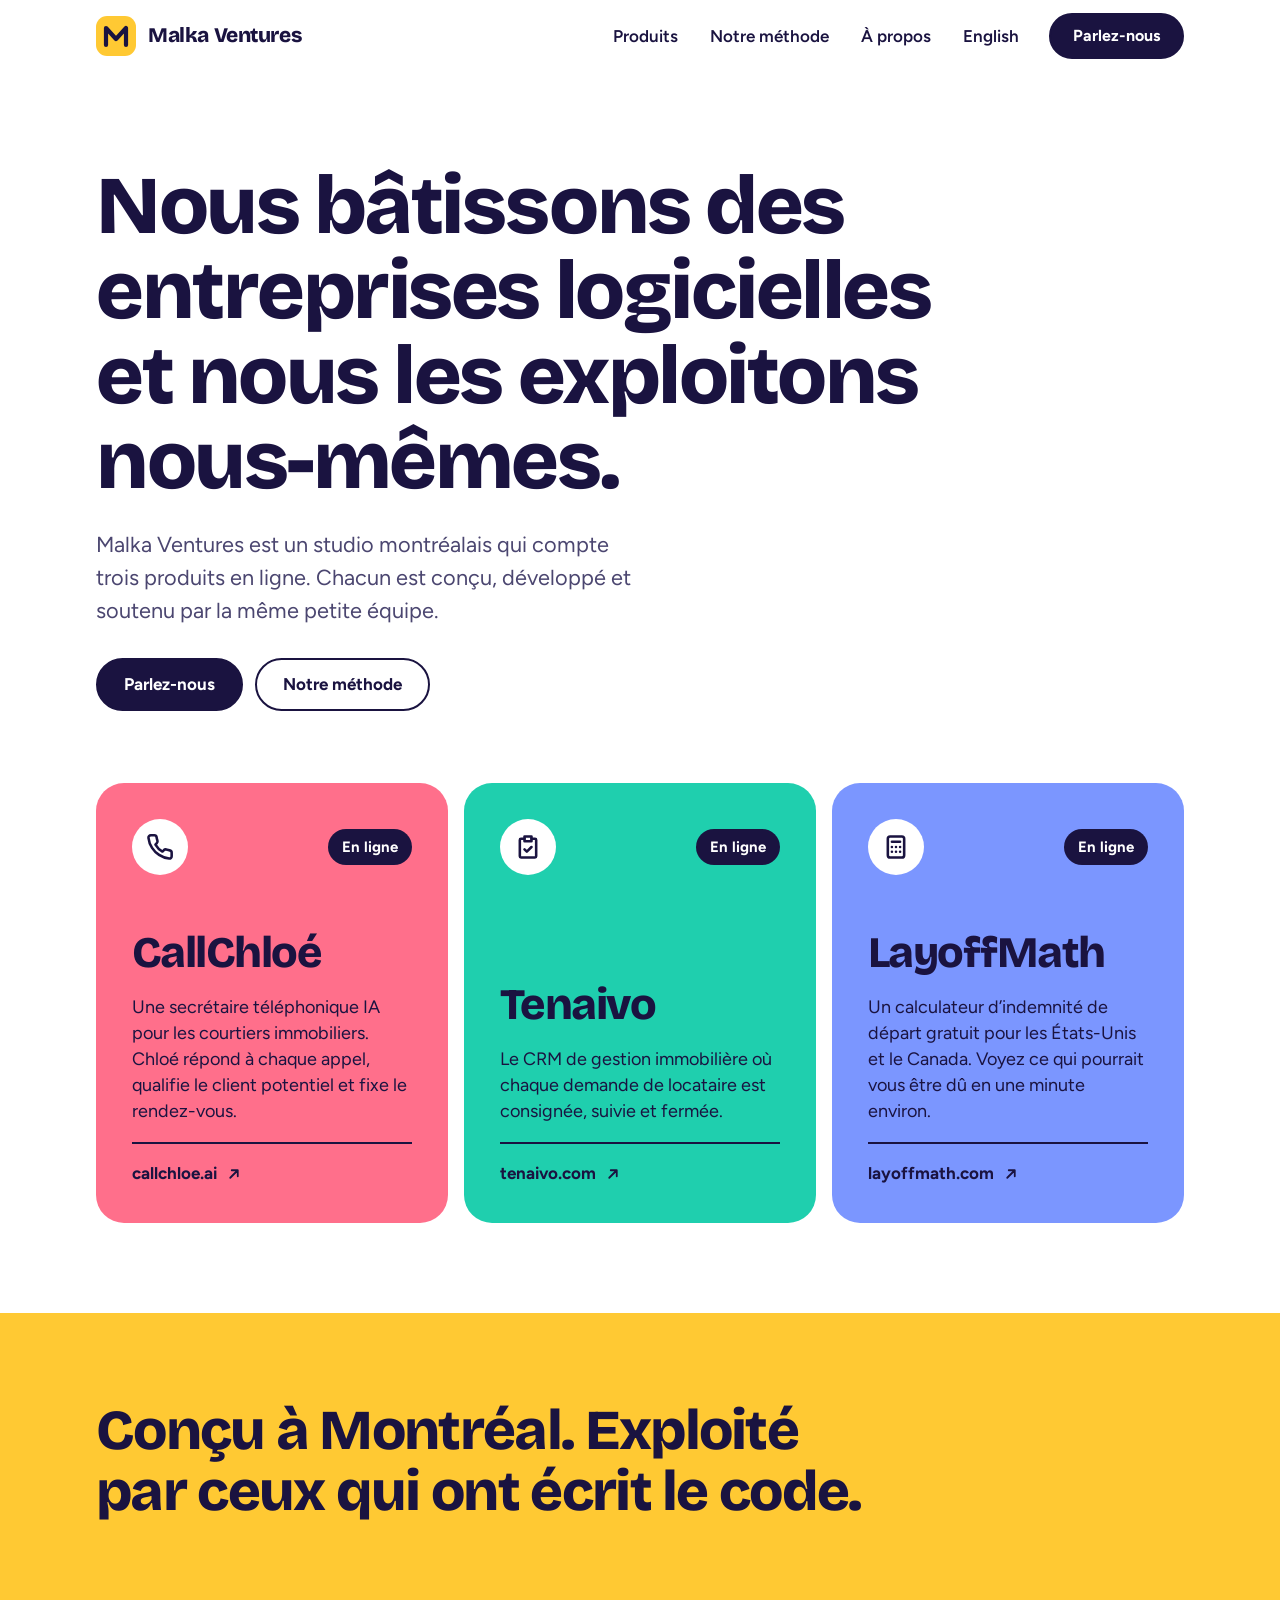
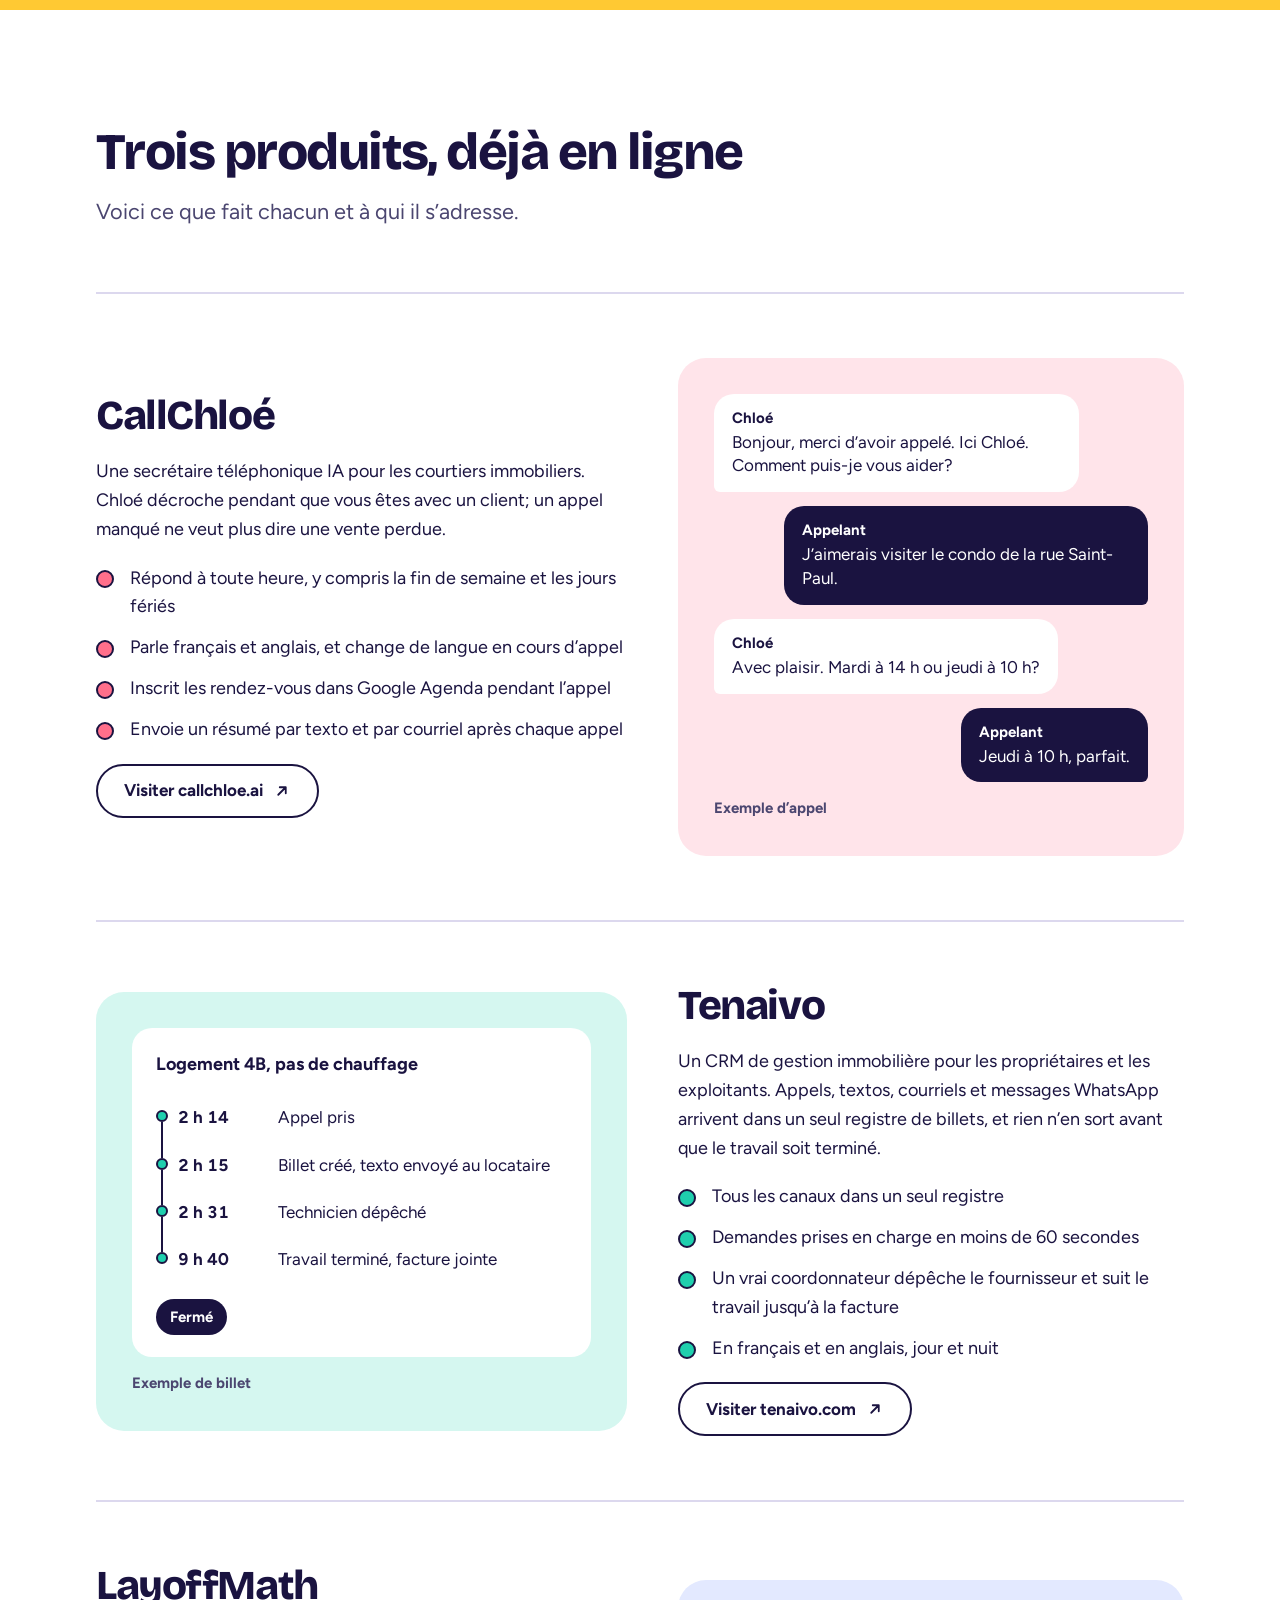
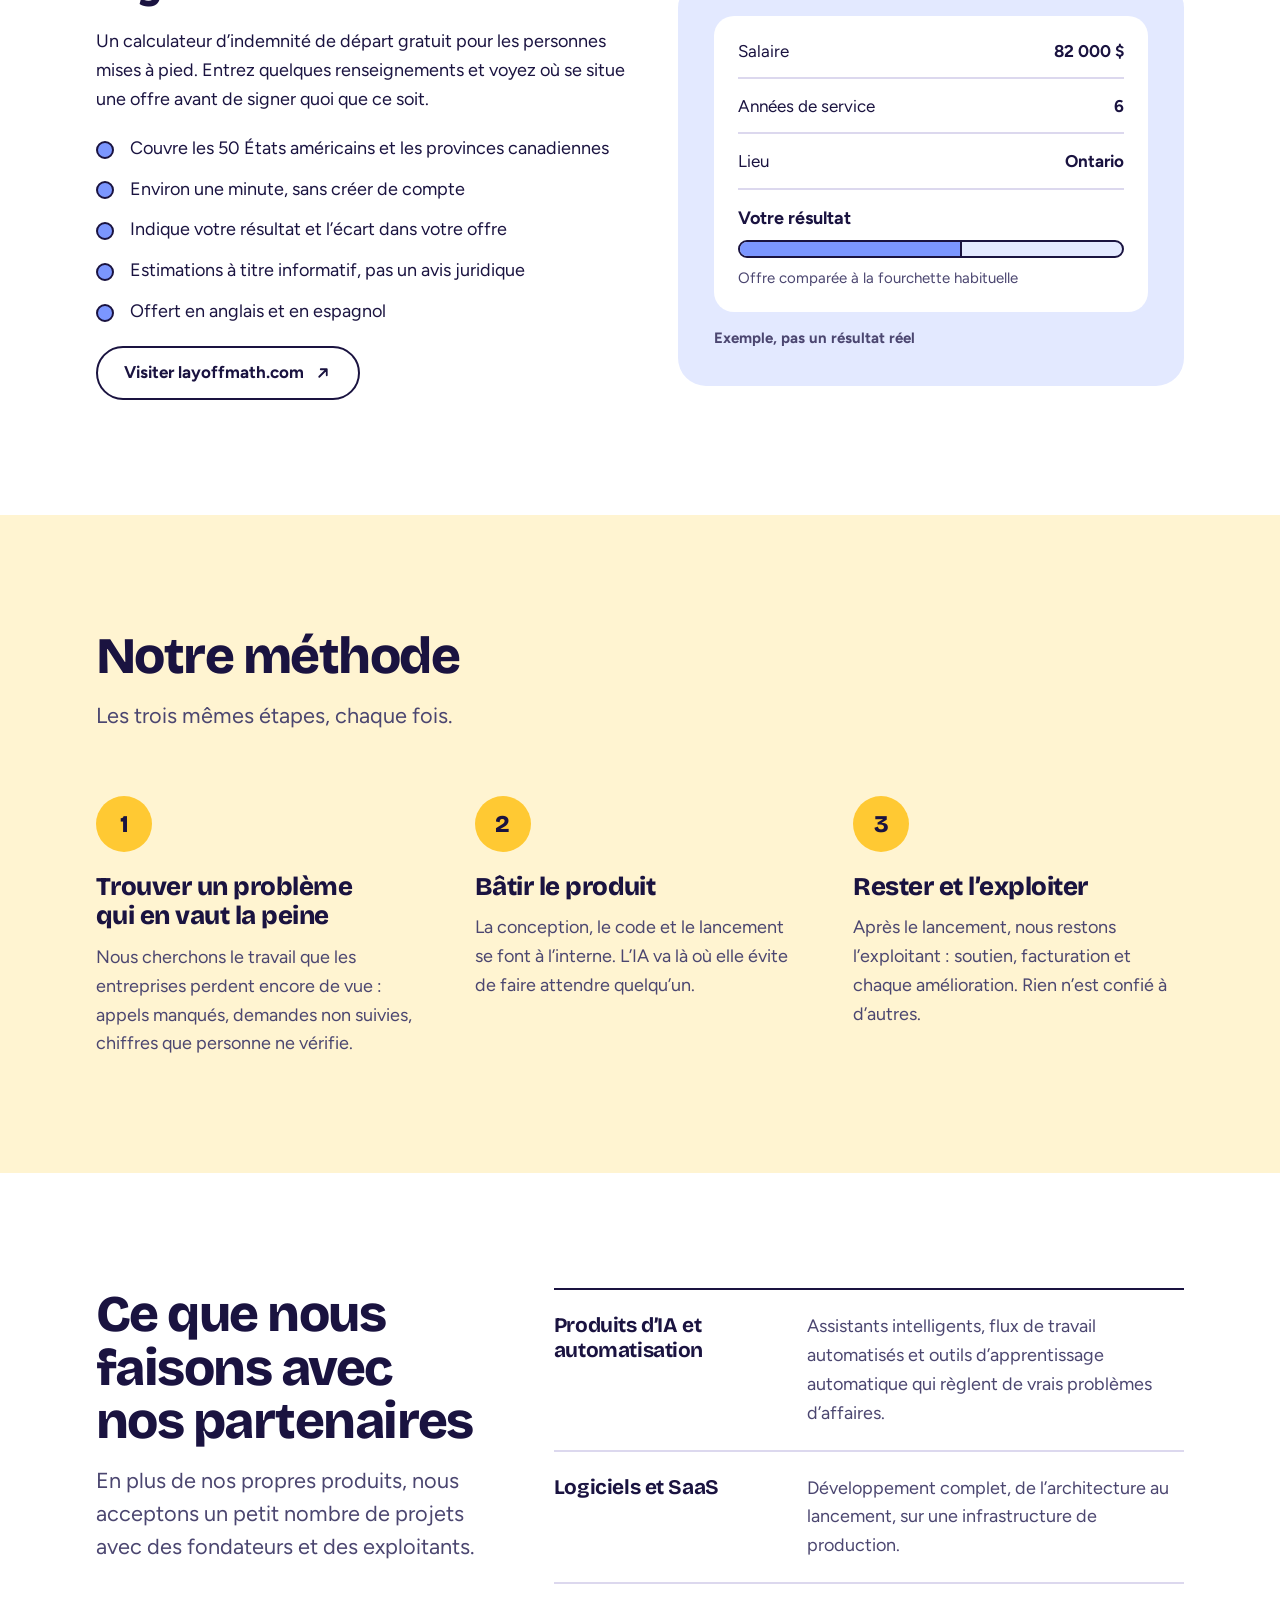
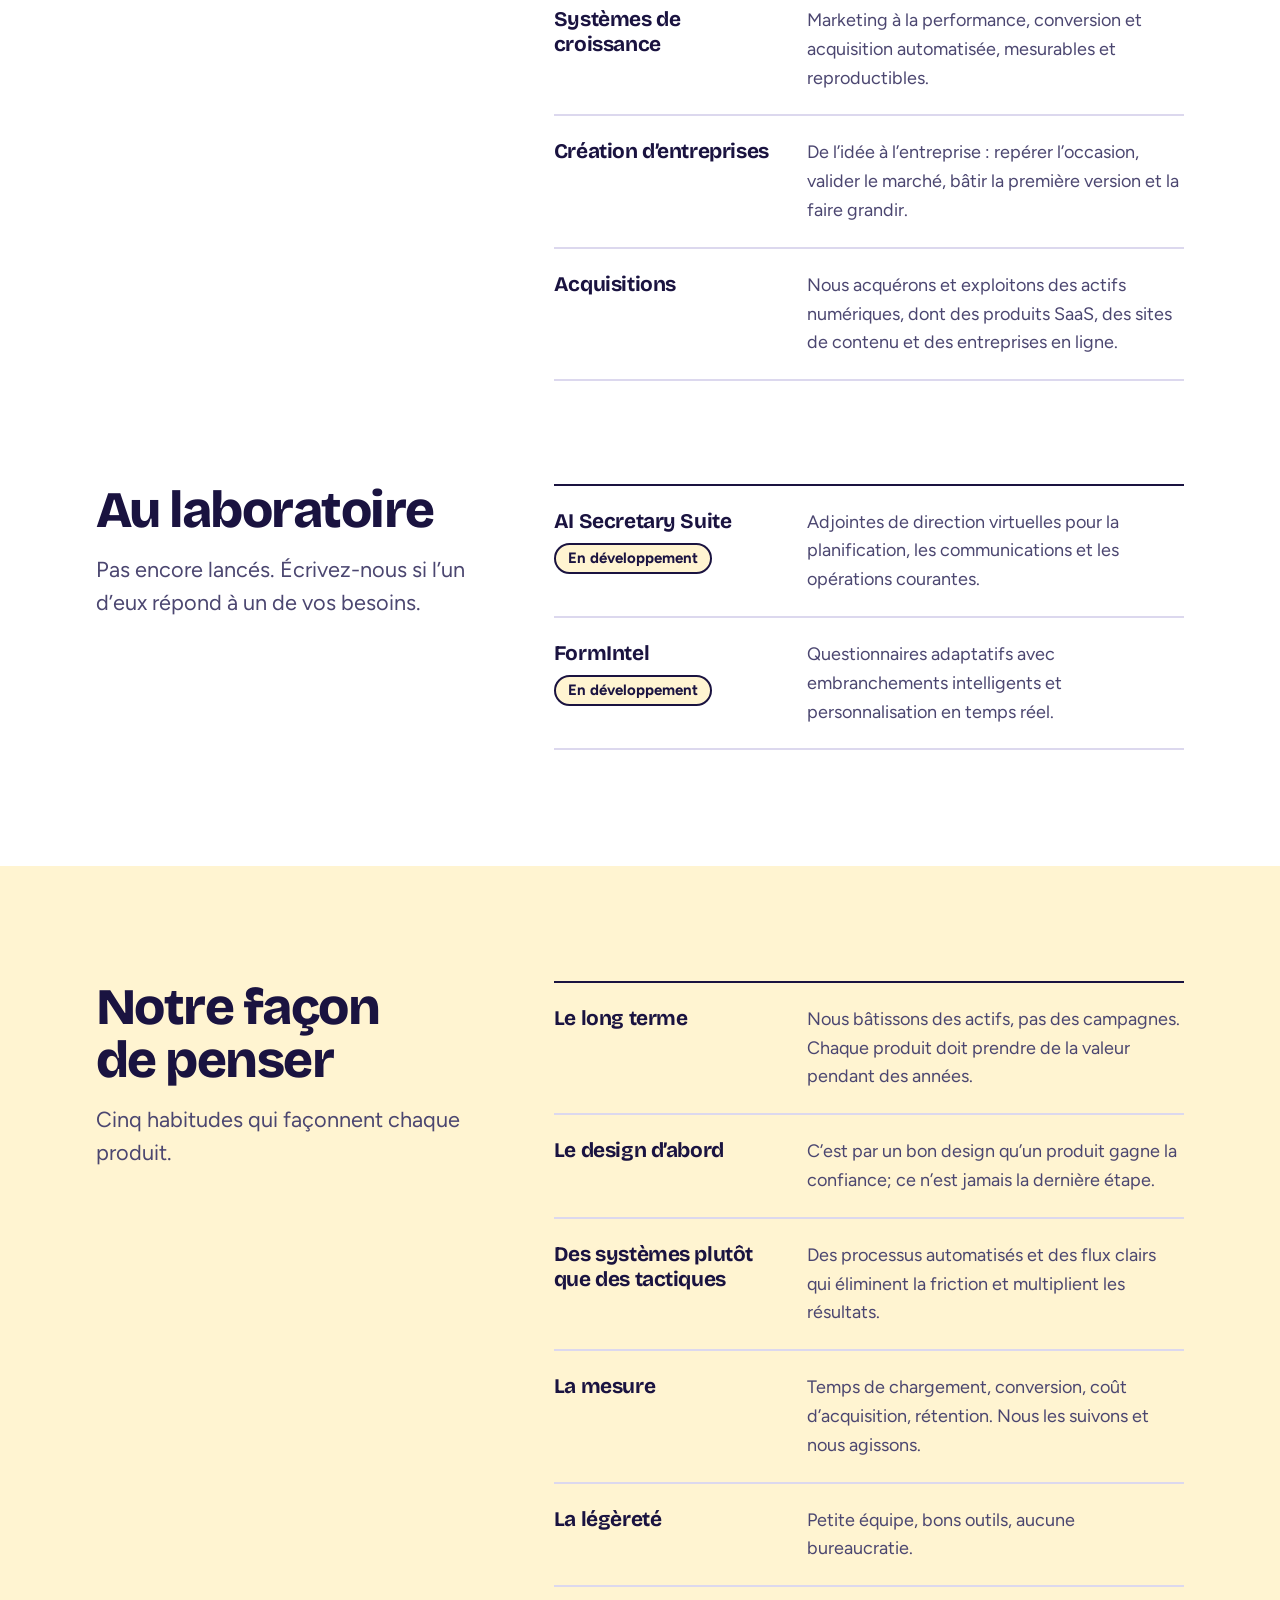
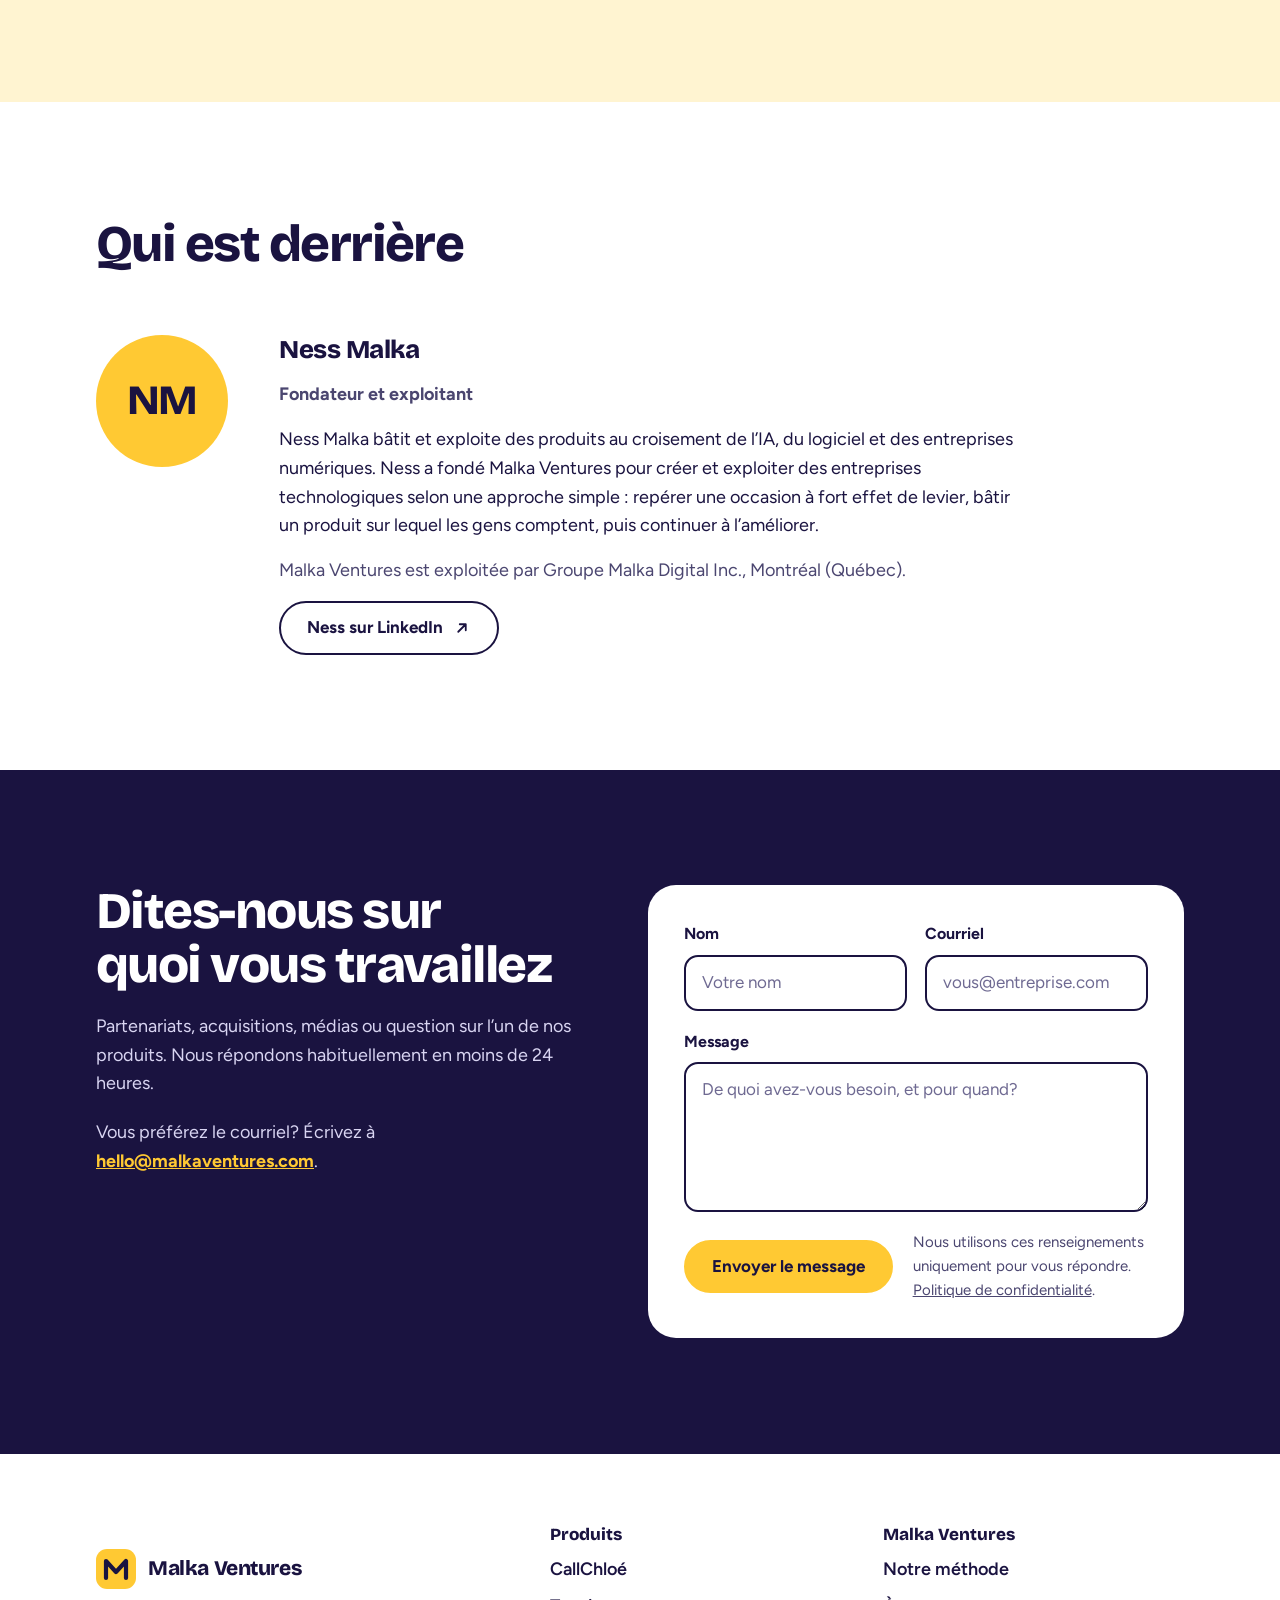
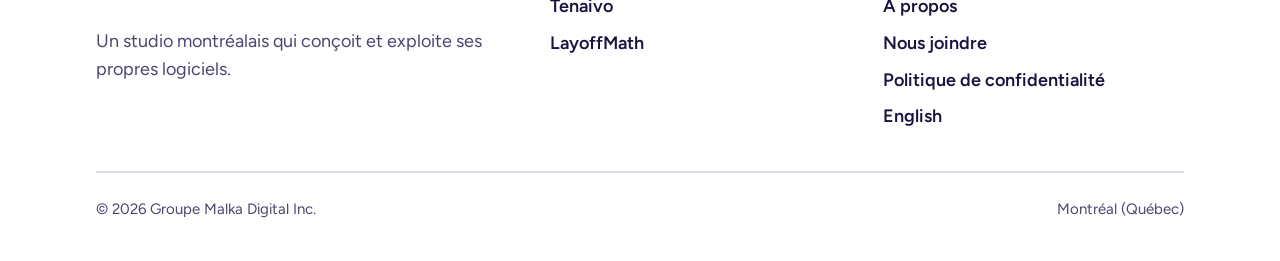
==== fr/index.html @ 6b5beaa6 "Rebuild site: colour, working contact form, Tenaivo and LayoffMath, French Fixes the issues from the" ====
<!DOCTYPE html>
<html lang="fr-CA">
<head>
<meta charset="UTF-8">
<meta name="viewport" content="width=device-width, initial-scale=1">
<title>Malka Ventures | Studio logiciel à Montréal</title>
<meta name="description" content="Malka Ventures conçoit et exploite ses propres logiciels à Montréal : CallChloé, Tenaivo et LayoffMath.">
<meta name="author" content="Ness Malka">
<meta name="robots" content="index, follow">
<link rel="canonical" href="https://malkaventures.com/fr">
<link rel="alternate" hreflang="en-CA" href="https://malkaventures.com/">
<link rel="alternate" hreflang="fr-CA" href="https://malkaventures.com/fr">
<link rel="alternate" hreflang="x-default" href="https://malkaventures.com/">
<meta property="og:type" content="website">
<meta property="og:site_name" content="Malka Ventures">
<meta property="og:title" content="Malka Ventures | Studio logiciel à Montréal">
<meta property="og:description" content="Un studio montréalais qui bâtit des entreprises logicielles et les exploite lui-même. La maison de CallChloé, Tenaivo et LayoffMath.">
<meta property="og:url" content="https://malkaventures.com/fr">
<meta property="og:image" content="https://malkaventures.com/og-image.png">
<meta property="og:image:width" content="1200">
<meta property="og:image:height" content="630">
<meta property="og:image:alt" content="Nous bâtissons des entreprises logicielles et nous les exploitons nous-mêmes.">
<meta property="og:locale" content="fr_CA">
<meta property="og:locale:alternate" content="en_CA">
<meta name="twitter:card" content="summary_large_image">
<meta name="twitter:title" content="Malka Ventures | Studio logiciel à Montréal">
<meta name="twitter:description" content="Un studio montréalais qui bâtit des entreprises logicielles et les exploite lui-même. La maison de CallChloé, Tenaivo et LayoffMath.">
<meta name="twitter:image" content="https://malkaventures.com/og-image.png">
<meta name="theme-color" content="#ffc933">
<link rel="icon" type="image/svg+xml" href="/favicon.svg">
<link rel="icon" type="image/png" sizes="32x32" href="/favicon-32x32.png">
<link rel="icon" type="image/png" sizes="16x16" href="/favicon-16x16.png">
<link rel="apple-touch-icon" sizes="180x180" href="/apple-touch-icon.png">
<link rel="manifest" href="/site.webmanifest">
<link rel="preload" as="font" type="font/woff2" href="/assets/fonts/bricolage-grotesque-latin-wght-normal.woff2" crossorigin>
<link rel="preload" as="font" type="font/woff2" href="/assets/fonts/figtree-latin-wght-normal.woff2" crossorigin>
<link rel="stylesheet" href="/assets/styles.css">
<noscript><link rel="stylesheet" href="/assets/nojs.css"></noscript>
<script defer src="/assets/site.js"></script>
<script defer src="/_vercel/insights/script.js"></script>
<script type="application/ld+json">
{
  "@context": "https://schema.org",
  "@type": "Organization",
  "name": "Malka Ventures",
  "legalName": "Groupe Malka Digital Inc.",
  "url": "https://malkaventures.com",
  "logo": "https://malkaventures.com/logo.png",
  "description": "Malka Ventures conçoit et exploite ses propres logiciels à Montréal : CallChloé, Tenaivo et LayoffMath.",
  "email": "hello@malkaventures.com",
  "address": {
    "@type": "PostalAddress",
    "addressLocality": "Montréal",
    "addressRegion": "QC",
    "addressCountry": "CA"
  },
  "founder": {
    "@type": "Person",
    "name": "Ness Malka",
    "jobTitle": "Fondateur et exploitant",
    "sameAs": [
      "https://www.linkedin.com/in/nessim-malka-2589b8323/"
    ]
  },
  "sameAs": [
    "https://www.linkedin.com/in/nessim-malka-2589b8323/",
    "https://callchloe.ai",
    "https://tenaivo.com",
    "https://layoffmath.com"
  ],
  "contactPoint": {
    "@type": "ContactPoint",
    "contactType": "business inquiries",
    "email": "hello@malkaventures.com",
    "url": "https://malkaventures.com/fr#contact",
    "availableLanguage": [
      "en",
      "fr"
    ]
  }
}
</script>
<script type="application/ld+json">
{
  "@context": "https://schema.org",
  "@type": "WebSite",
  "name": "Malka Ventures",
  "url": "https://malkaventures.com",
  "inLanguage": "fr-CA",
  "description": "Malka Ventures conçoit et exploite ses propres logiciels à Montréal : CallChloé, Tenaivo et LayoffMath."
}
</script>
<script type="application/ld+json">
{
  "@context": "https://schema.org",
  "@type": "ItemList",
  "name": "Trois produits, déjà en ligne",
  "itemListElement": [
    {
      "@type": "ListItem",
      "position": 1,
      "item": {
        "@type": "SoftwareApplication",
        "name": "CallChloé",
        "url": "https://callchloe.ai",
        "applicationCategory": "BusinessApplication",
        "operatingSystem": "Web",
        "description": "Une secrétaire téléphonique IA pour les courtiers immobiliers. Chloé répond à chaque appel, qualifie le client potentiel et fixe le rendez-vous."
      }
    },
    {
      "@type": "ListItem",
      "position": 2,
      "item": {
        "@type": "SoftwareApplication",
        "name": "Tenaivo",
        "url": "https://tenaivo.com",
        "applicationCategory": "BusinessApplication",
        "operatingSystem": "Web",
        "description": "Le CRM de gestion immobilière où chaque demande de locataire est consignée, suivie et fermée."
      }
    },
    {
      "@type": "ListItem",
      "position": 3,
      "item": {
        "@type": "WebApplication",
        "name": "LayoffMath",
        "url": "https://layoffmath.com",
        "applicationCategory": "FinanceApplication",
        "operatingSystem": "Web",
        "description": "Un calculateur d'indemnité de départ gratuit pour les États-Unis et le Canada. Voyez ce qui pourrait vous être dû en une minute environ."
      }
    }
  ]
}
</script>
</head>
<body>
<a href="#main" class="skip-link">Aller au contenu principal</a>

<header class="site-header">
  <div class="wrap header-row">
    <a class="brand" href="/fr" aria-label="Malka Ventures, accueil"><svg class="brand-mark" viewBox="0 0 40 40" aria-hidden="true" focusable="false"><rect width="40" height="40" rx="11" fill="#ffc933"/><path d="M10 29V12l10 11 10-11v17" fill="none" stroke="#1a1340" stroke-width="4.2" stroke-linecap="round" stroke-linejoin="round"/></svg><span>Malka Ventures</span></a>
    <button class="menu-toggle" type="button" aria-expanded="false" aria-controls="site-menu"><svg class="icon-open" viewBox="0 0 24 24" aria-hidden="true" focusable="false" fill="none" stroke="currentColor" stroke-width="2.6" stroke-linecap="round"><path d="M4 7h16M4 12h16M4 17h16"/></svg><svg class="icon-close" viewBox="0 0 24 24" aria-hidden="true" focusable="false" fill="none" stroke="currentColor" stroke-width="2.6" stroke-linecap="round"><path d="M6 6l12 12M18 6 6 18"/></svg><span>Menu</span></button>
    <nav class="site-nav" id="site-menu" aria-label="Principale">
      <ul>
        <li><a href="#ventures">Produits</a></li>
        <li><a href="#process">Notre méthode</a></li>
        <li><a href="#about">À propos</a></li>
        <li><a href="/" lang="en" hreflang="en-CA">English</a></li>
      </ul>
      <a class="btn btn-ink" href="#contact">Parlez-nous</a>
    </nav>
  </div>
</header>

<main id="main">

<section class="hero" aria-labelledby="hero-h">
  <div class="wrap">
    <div class="hero-head">
      <h1 id="hero-h">Nous bâtissons des entreprises logicielles et nous les exploitons nous-mêmes.</h1>
      <p class="lede">Malka Ventures est un studio montréalais qui compte trois produits en ligne. Chacun est conçu, développé et soutenu par la même petite équipe.</p>
      <div class="hero-actions">
        <a class="btn btn-ink" href="#contact">Parlez-nous</a>
        <a class="btn btn-line" href="#process">Notre méthode</a>
      </div>
    </div>

    <div class="doors">
      <a class="door door-chloe" href="https://callchloe.ai" target="_blank" rel="noopener">
        <span class="door-top"><span class="door-icon"><svg viewBox="0 0 24 24" aria-hidden="true" focusable="false"><path d="M22 16.9v3a2 2 0 0 1-2.2 2 19.8 19.8 0 0 1-8.6-3.1 19.5 19.5 0 0 1-6-6A19.8 19.8 0 0 1 2.1 4.2 2 2 0 0 1 4.1 2h3a2 2 0 0 1 2 1.7c.1 1 .4 1.9.7 2.8a2 2 0 0 1-.5 2.1L8.1 9.9a16 16 0 0 0 6 6l1.3-1.3a2 2 0 0 1 2.1-.4c.9.3 1.8.6 2.8.7a2 2 0 0 1 1.7 2z"/></svg></span><span class="status">En ligne</span></span>
        <span class="door-name">CallChloé</span>
        <span class="door-what">Une secrétaire téléphonique IA pour les courtiers immobiliers. Chloé répond à chaque appel, qualifie le client potentiel et fixe le rendez-vous.</span>
        <span class="door-link">callchloe.ai <svg viewBox="0 0 24 24" aria-hidden="true" focusable="false" fill="none" stroke="currentColor" stroke-width="2.4" stroke-linecap="round" stroke-linejoin="round"><path d="M7 17 17 7M9 7h8v8"/></svg><span class="sr-only"> (s'ouvre dans un nouvel onglet)</span></span>
      </a>
      <a class="door door-tena" href="https://tenaivo.com" target="_blank" rel="noopener">
        <span class="door-top"><span class="door-icon"><svg viewBox="0 0 24 24" aria-hidden="true" focusable="false"><path d="M9 3h6v4H9z"/><path d="M9 5H6a1 1 0 0 0-1 1v14a1 1 0 0 0 1 1h12a1 1 0 0 0 1-1V6a1 1 0 0 0-1-1h-3"/><path d="m9 14 2 2 4-4"/></svg></span><span class="status">En ligne</span></span>
        <span class="door-name">Tenaivo</span>
        <span class="door-what">Le CRM de gestion immobilière où chaque demande de locataire est consignée, suivie et fermée.</span>
        <span class="door-link">tenaivo.com <svg viewBox="0 0 24 24" aria-hidden="true" focusable="false" fill="none" stroke="currentColor" stroke-width="2.4" stroke-linecap="round" stroke-linejoin="round"><path d="M7 17 17 7M9 7h8v8"/></svg><span class="sr-only"> (s'ouvre dans un nouvel onglet)</span></span>
      </a>
      <a class="door door-layoff" href="https://layoffmath.com" target="_blank" rel="noopener">
        <span class="door-top"><span class="door-icon"><svg viewBox="0 0 24 24" aria-hidden="true" focusable="false"><rect x="5" y="3" width="14" height="18" rx="2"/><path d="M8.5 7.5h7M8.5 12h.01M12 12h.01M15.5 12h.01M8.5 16h.01M12 16h.01M15.5 16h.01"/></svg></span><span class="status">En ligne</span></span>
        <span class="door-name">LayoffMath</span>
        <span class="door-what">Un calculateur d’indemnité de départ gratuit pour les États-Unis et le Canada. Voyez ce qui pourrait vous être dû en une minute environ.</span>
        <span class="door-link">layoffmath.com <svg viewBox="0 0 24 24" aria-hidden="true" focusable="false" fill="none" stroke="currentColor" stroke-width="2.4" stroke-linecap="round" stroke-linejoin="round"><path d="M7 17 17 7M9 7h8v8"/></svg><span class="sr-only"> (s'ouvre dans un nouvel onglet)</span></span>
      </a>
    </div>
  </div>
</section>

<section class="band" aria-label="Malka Ventures">
  <div class="wrap"><p>Conçu à Montréal. Exploité par ceux qui ont écrit le code.</p></div>
</section>

<section class="section" id="ventures" aria-labelledby="ventures-h">
  <div class="wrap">
    <div class="section-head">
      <h2 id="ventures-h">Trois produits, déjà en ligne</h2>
      <p class="lede">Voici ce que fait chacun et à qui il s’adresse.</p>
    </div>

    <article class="product product-chloe" id="chloe">
      <div class="product-copy">
        <h3>CallChloé</h3>
        <p>Une secrétaire téléphonique IA pour les courtiers immobiliers. Chloé décroche pendant que vous êtes avec un client; un appel manqué ne veut plus dire une vente perdue.</p>
        <ul class="facts">
          <li>Répond à toute heure, y compris la fin de semaine et les jours fériés</li>
          <li>Parle français et anglais, et change de langue en cours d’appel</li>
          <li>Inscrit les rendez-vous dans Google Agenda pendant l’appel</li>
          <li>Envoie un résumé par texto et par courriel après chaque appel</li>
        </ul>
        <a class="btn btn-line" href="https://callchloe.ai" target="_blank" rel="noopener">Visiter callchloe.ai <svg viewBox="0 0 24 24" aria-hidden="true" focusable="false" fill="none" stroke="currentColor" stroke-width="2.4" stroke-linecap="round" stroke-linejoin="round"><path d="M7 17 17 7M9 7h8v8"/></svg><span class="sr-only"> (s'ouvre dans un nouvel onglet)</span></a>
      </div>
      <figure class="vig vig-chloe">
        <p class="bubble ai"><b>Chloé</b>Bonjour, merci d’avoir appelé. Ici Chloé. Comment puis-je vous aider?</p>
        <p class="bubble me"><b>Appelant</b>J’aimerais visiter le condo de la rue Saint-Paul.</p>
        <p class="bubble ai"><b>Chloé</b>Avec plaisir. Mardi à 14 h ou jeudi à 10 h?</p>
        <p class="bubble me"><b>Appelant</b>Jeudi à 10 h, parfait.</p>
        <figcaption>Exemple d’appel</figcaption>
      </figure>
    </article>

    <article class="product product-tena flip" id="tenaivo">
      <div class="product-copy">
        <h3>Tenaivo</h3>
        <p>Un CRM de gestion immobilière pour les propriétaires et les exploitants. Appels, textos, courriels et messages WhatsApp arrivent dans un seul registre de billets, et rien n’en sort avant que le travail soit terminé.</p>
        <ul class="facts">
          <li>Tous les canaux dans un seul registre</li>
          <li>Demandes prises en charge en moins de 60 secondes</li>
          <li>Un vrai coordonnateur dépêche le fournisseur et suit le travail jusqu’à la facture</li>
          <li>En français et en anglais, jour et nuit</li>
        </ul>
        <a class="btn btn-line" href="https://tenaivo.com" target="_blank" rel="noopener">Visiter tenaivo.com <svg viewBox="0 0 24 24" aria-hidden="true" focusable="false" fill="none" stroke="currentColor" stroke-width="2.4" stroke-linecap="round" stroke-linejoin="round"><path d="M7 17 17 7M9 7h8v8"/></svg><span class="sr-only"> (s'ouvre dans un nouvel onglet)</span></a>
      </div>
      <figure class="vig vig-tena">
        <div class="ticket">
          <p class="ticket-head"><span>Logement 4B, pas de chauffage</span></p>
          <ol class="ticket-steps">
            <li><time datetime="02:14">2 h 14</time><span>Appel pris</span></li>
            <li><time datetime="02:15">2 h 15</time><span>Billet créé, texto envoyé au locataire</span></li>
            <li><time datetime="02:31">2 h 31</time><span>Technicien dépêché</span></li>
            <li><time datetime="09:40">9 h 40</time><span>Travail terminé, facture jointe</span></li>
          </ol>
          <span class="status closed">Fermé</span>
        </div>
        <figcaption>Exemple de billet</figcaption>
      </figure>
    </article>

    <article class="product product-layoff" id="layoffmath">
      <div class="product-copy">
        <h3>LayoffMath</h3>
        <p>Un calculateur d’indemnité de départ gratuit pour les personnes mises à pied. Entrez quelques renseignements et voyez où se situe une offre avant de signer quoi que ce soit.</p>
        <ul class="facts">
          <li>Couvre les 50 États américains et les provinces canadiennes</li>
          <li>Environ une minute, sans créer de compte</li>
          <li>Indique votre résultat et l’écart dans votre offre</li>
          <li>Estimations à titre informatif, pas un avis juridique</li>
          <li>Offert en anglais et en espagnol</li>
        </ul>
        <a class="btn btn-line" href="https://layoffmath.com" target="_blank" rel="noopener">Visiter layoffmath.com <svg viewBox="0 0 24 24" aria-hidden="true" focusable="false" fill="none" stroke="currentColor" stroke-width="2.4" stroke-linecap="round" stroke-linejoin="round"><path d="M7 17 17 7M9 7h8v8"/></svg><span class="sr-only"> (s'ouvre dans un nouvel onglet)</span></a>
      </div>
      <figure class="vig vig-layoff">
        <div class="calc">
          <div class="calc-row"><span>Salaire</span><span>82 000 $</span></div>
          <div class="calc-row"><span>Années de service</span><span>6</span></div>
          <div class="calc-row"><span>Lieu</span><span>Ontario</span></div>
          <div class="meter">
            <p class="meter-label">Votre résultat</p>
            <div class="meter-track"><div class="meter-fill"></div></div>
            <p class="meter-note">Offre comparée à la fourchette habituelle</p>
          </div>
        </div>
        <figcaption>Exemple, pas un résultat réel</figcaption>
      </figure>
    </article>
  </div>
</section>

<section class="section tint" id="process" aria-labelledby="process-h">
  <div class="wrap">
    <div class="section-head">
      <h2 id="process-h">Notre méthode</h2>
      <p class="lede">Les trois mêmes étapes, chaque fois.</p>
    </div>
    <ol class="steps">
      <li><h3>Trouver un problème qui en vaut la peine</h3><p>Nous cherchons le travail que les entreprises perdent encore de vue : appels manqués, demandes non suivies, chiffres que personne ne vérifie.</p></li>
      <li><h3>Bâtir le produit</h3><p>La conception, le code et le lancement se font à l’interne. L’IA va là où elle évite de faire attendre quelqu’un.</p></li>
      <li><h3>Rester et l’exploiter</h3><p>Après le lancement, nous restons l’exploitant : soutien, facturation et chaque amélioration. Rien n’est confié à d’autres.</p></li>
    </ol>
  </div>
</section>

<section class="section" id="services" aria-labelledby="services-h">
  <div class="wrap split">
    <div class="section-head">
      <h2 id="services-h">Ce que nous faisons avec nos partenaires</h2>
      <p class="lede">En plus de nos propres produits, nous acceptons un petit nombre de projets avec des fondateurs et des exploitants.</p>
    </div>
    <dl class="rows">
      <div class="row"><dt>Produits d’IA et automatisation</dt><dd>Assistants intelligents, flux de travail automatisés et outils d’apprentissage automatique qui règlent de vrais problèmes d’affaires.</dd></div>
      <div class="row"><dt>Logiciels et SaaS</dt><dd>Développement complet, de l’architecture au lancement, sur une infrastructure de production.</dd></div>
      <div class="row"><dt>Systèmes de croissance</dt><dd>Marketing à la performance, conversion et acquisition automatisée, mesurables et reproductibles.</dd></div>
      <div class="row"><dt>Création d’entreprises</dt><dd>De l’idée à l’entreprise : repérer l’occasion, valider le marché, bâtir la première version et la faire grandir.</dd></div>
      <div class="row"><dt>Acquisitions</dt><dd>Nous acquérons et exploitons des actifs numériques, dont des produits SaaS, des sites de contenu et des entreprises en ligne.</dd></div>
    </dl>
  </div>
  <div class="wrap split lab" id="lab">
    <div class="section-head">
      <h2 id="lab-h">Au laboratoire</h2>
      <p class="lede">Pas encore lancés. Écrivez-nous si l’un d’eux répond à un de vos besoins.</p>
    </div>
    <dl class="rows" aria-labelledby="lab-h">
      <div class="row"><dt>AI Secretary Suite <span class="tag">En développement</span></dt><dd>Adjointes de direction virtuelles pour la planification, les communications et les opérations courantes.</dd></div>
      <div class="row"><dt>FormIntel <span class="tag">En développement</span></dt><dd>Questionnaires adaptatifs avec embranchements intelligents et personnalisation en temps réel.</dd></div>
    </dl>
  </div>
</section>

<section class="section tint" id="philosophy" aria-labelledby="philosophy-h">
  <div class="wrap split">
    <div class="section-head">
      <h2 id="philosophy-h">Notre façon de penser</h2>
      <p class="lede">Cinq habitudes qui façonnent chaque produit.</p>
    </div>
    <dl class="rows">
      <div class="row"><dt>Le long terme</dt><dd>Nous bâtissons des actifs, pas des campagnes. Chaque produit doit prendre de la valeur pendant des années.</dd></div>
      <div class="row"><dt>Le design d’abord</dt><dd>C’est par un bon design qu’un produit gagne la confiance; ce n’est jamais la dernière étape.</dd></div>
      <div class="row"><dt>Des systèmes plutôt que des tactiques</dt><dd>Des processus automatisés et des flux clairs qui éliminent la friction et multiplient les résultats.</dd></div>
      <div class="row"><dt>La mesure</dt><dd>Temps de chargement, conversion, coût d’acquisition, rétention. Nous les suivons et nous agissons.</dd></div>
      <div class="row"><dt>La légèreté</dt><dd>Petite équipe, bons outils, aucune bureaucratie.</dd></div>
    </dl>
  </div>
</section>

<section class="section" id="about" aria-labelledby="about-h">
  <div class="wrap">
    <div class="section-head"><h2 id="about-h">Qui est derrière</h2></div>
    <div class="founder">
      <div class="avatar" aria-hidden="true">NM</div>
      <div class="founder-copy">
        <h3>Ness Malka</h3>
        <p class="role">Fondateur et exploitant</p>
        <p>Ness Malka bâtit et exploite des produits au croisement de l’IA, du logiciel et des entreprises numériques. Ness a fondé Malka Ventures pour créer et exploiter des entreprises technologiques selon une approche simple : repérer une occasion à fort effet de levier, bâtir un produit sur lequel les gens comptent, puis continuer à l’améliorer.</p>
        <p class="muted">Malka Ventures est exploitée par Groupe Malka Digital Inc., Montréal (Québec).</p>
        <a class="btn btn-line" href="https://www.linkedin.com/in/nessim-malka-2589b8323/" target="_blank" rel="noopener">Ness sur LinkedIn <svg viewBox="0 0 24 24" aria-hidden="true" focusable="false" fill="none" stroke="currentColor" stroke-width="2.4" stroke-linecap="round" stroke-linejoin="round"><path d="M7 17 17 7M9 7h8v8"/></svg><span class="sr-only"> (s'ouvre dans un nouvel onglet)</span></a>
      </div>
    </div>
  </div>
</section>

<section class="contact on-ink" id="contact" aria-labelledby="contact-h">
  <div class="wrap contact-grid">
    <div class="contact-copy">
      <h2 id="contact-h">Dites-nous sur quoi vous travaillez</h2>
      <p>Partenariats, acquisitions, médias ou question sur l’un de nos produits. Nous répondons habituellement en moins de 24 heures.</p>
      <p>Vous préférez le courriel? Écrivez à <a href="mailto:hello@malkaventures.com">hello@malkaventures.com</a>.</p>
    </div>
    <form class="contact-form" action="/api/contact" method="post"
          data-sending="Envoi en cours…" data-sent-title="Message envoyé" data-sent-body="Merci. Nous répondrons à {email}, habituellement en moins de 24 heures."
          data-failed="Votre message n’a pas été envoyé." data-email-us="Envoyez-le par courriel à" data-email="hello@malkaventures.com">
      <div class="two">
        <div class="field"><label for="c-name">Nom</label><input id="c-name" name="name" type="text" maxlength="120" placeholder="Votre nom" autocomplete="name" required></div>
        <div class="field"><label for="c-email">Courriel</label><input id="c-email" name="email" type="email" maxlength="200" placeholder="vous@entreprise.com" autocomplete="email" required></div>
      </div>
      <div class="field"><label for="c-msg">Message</label><textarea id="c-msg" name="message" maxlength="5000" placeholder="De quoi avez-vous besoin, et pour quand?" required></textarea></div>
      <div class="hp" aria-hidden="true"><label for="c-company">Entreprise (laisser vide)</label><input id="c-company" name="company" type="text" tabindex="-1" autocomplete="off"></div>
      <input type="hidden" name="lang" value="fr">
      <p class="form-status" role="status" aria-live="polite"></p>
      <div class="form-foot">
        <button class="btn btn-sun" type="submit">Envoyer le message</button>
        <p class="small muted">Nous utilisons ces renseignements uniquement pour vous répondre. <a href="/fr/confidentialite">Politique de confidentialité</a>.</p>
      </div>
    </form>
  </div>
</section>

</main>

<footer class="site-footer">
  <div class="wrap">
    <div class="footer-grid">
      <div class="footer-brand">
        <a class="brand" href="/fr" aria-label="Malka Ventures, accueil"><svg class="brand-mark" viewBox="0 0 40 40" aria-hidden="true" focusable="false"><rect width="40" height="40" rx="11" fill="#ffc933"/><path d="M10 29V12l10 11 10-11v17" fill="none" stroke="#1a1340" stroke-width="4.2" stroke-linecap="round" stroke-linejoin="round"/></svg><span>Malka Ventures</span></a>
        <p>Un studio montréalais qui conçoit et exploite ses propres logiciels.</p>
      </div>
      <nav aria-label="Produits">
        <h2>Produits</h2>
        <ul class="footer-links">
          <li><a href="https://callchloe.ai" target="_blank" rel="noopener">CallChloé<span class="sr-only"> (s'ouvre dans un nouvel onglet)</span></a></li>
          <li><a href="https://tenaivo.com" target="_blank" rel="noopener">Tenaivo<span class="sr-only"> (s'ouvre dans un nouvel onglet)</span></a></li>
          <li><a href="https://layoffmath.com" target="_blank" rel="noopener">LayoffMath<span class="sr-only"> (s'ouvre dans un nouvel onglet)</span></a></li>
        </ul>
      </nav>
      <nav aria-label="Pied de page">
        <h2>Malka Ventures</h2>
        <ul class="footer-links">
          <li><a href="#process">Notre méthode</a></li>
          <li><a href="#about">À propos</a></li>
          <li><a href="#contact">Nous joindre</a></li>
          <li><a href="/fr/confidentialite">Politique de confidentialité</a></li>
          <li><a href="/" lang="en" hreflang="en-CA">English</a></li>
        </ul>
      </nav>
    </div>
    <p class="legal"><span>&copy; 2026 Groupe Malka Digital Inc.</span><span>Montréal (Québec)</span></p>
  </div>
</footer>
</body>
</html>
---- assets/styles.css ----
/* Malka Ventures — site styles
   Colour lives in the tokens below. To re-skin the site, change these values only. */

@font-face {
  font-family: "Bricolage Grotesque";
  src: url("/assets/fonts/bricolage-grotesque-latin-wght-normal.woff2") format("woff2");
  font-weight: 200 800;
  font-style: normal;
  font-display: swap;
}
@font-face {
  font-family: "Figtree";
  src: url("/assets/fonts/figtree-latin-wght-normal.woff2") format("woff2");
  font-weight: 300 900;
  font-style: normal;
  font-display: swap;
}

:root {
  /* Base */
  --paper: #ffffff;
  --ink: #1a1340;          /* deep indigo, used for all text */
  --ink-soft: #4b4670;     /* secondary text, 8.6:1 on white */
  --line: #dcd8ee;

  /* Brand */
  --sun: #ffc933;
  --sun-soft: #fff4d1;

  /* One colour per product */
  --chloe: #ff6f8b;
  --chloe-soft: #ffe4ea;
  --tena: #1fcfae;
  --tena-soft: #d5f7f0;
  --layoff: #7b96ff;
  --layoff-soft: #e3e9ff;

  --display: "Bricolage Grotesque", "Arial Narrow", Arial, sans-serif;
  --body: "Figtree", "Segoe UI", system-ui, -apple-system, sans-serif;

  --wrap: 1200px;
  --gutter: clamp(20px, 5vw, 56px);
  --radius: 28px;
  --header-h: 72px;
}

*, *::before, *::after { box-sizing: border-box; }
html { scroll-behavior: smooth; scroll-padding-top: calc(var(--header-h) + 16px); -webkit-text-size-adjust: 100%; }
body {
  margin: 0;
  background: var(--paper);
  color: var(--ink);
  font-family: var(--body);
  font-size: 1.125rem;
  line-height: 1.6;
  -webkit-font-smoothing: antialiased;
}
h1, h2, h3, p, ul, ol, figure, dl, dd { margin: 0; }
ul, ol { padding: 0; list-style: none; }
img, svg { display: block; max-width: 100%; }
a { color: inherit; }
::selection { background: var(--sun); color: var(--ink); }

:focus-visible { outline: 3px solid var(--ink); outline-offset: 3px; border-radius: 6px; }
.on-ink :focus-visible { outline-color: var(--sun); }

.wrap { max-width: var(--wrap); margin-inline: auto; padding-inline: var(--gutter); }

.sr-only { position: absolute; width: 1px; height: 1px; margin: -1px; padding: 0; overflow: hidden; clip-path: inset(50%); white-space: nowrap; border: 0; }

.skip-link {
  position: absolute; left: 16px; top: -80px; z-index: 100;
  background: var(--ink); color: #fff; padding: 12px 20px; border-radius: 10px;
  font-weight: 600; text-decoration: none;
}
.skip-link:focus { top: 12px; }

/* ---------- Type ---------- */
h1, h2, h3 { font-family: var(--display); font-weight: 800; letter-spacing: -0.03em; line-height: 1.04; text-wrap: balance; font-variant-ligatures: no-common-ligatures; }
h1 { font-size: clamp(2.6rem, 6.4vw, 5.25rem); }
h2 { font-size: clamp(2rem, 4vw, 3.25rem); }
h3 { font-size: clamp(1.4rem, 2vw, 1.75rem); letter-spacing: -0.02em; line-height: 1.15; }
.lede { font-size: clamp(1.2rem, 1.7vw, 1.45rem); line-height: 1.5; color: var(--ink-soft); max-width: 40ch; }
.muted { color: var(--ink-soft); }
.small { font-size: 0.9375rem; }

/* ---------- Buttons ---------- */
.btn {
  display: inline-flex; align-items: center; gap: 10px;
  font: 700 1.0625rem/1 var(--body);
  padding: 16px 26px; border-radius: 999px; border: 2px solid var(--ink);
  text-decoration: none; cursor: pointer;
  transition: transform .15s ease, background-color .15s ease, color .15s ease;
}
.btn:hover { transform: translateY(-2px); }
.btn:active { transform: translateY(0); }
.btn-ink { background: var(--ink); color: #fff; }
.btn-ink:hover { background: #2a2060; }
.btn-sun { background: var(--sun); color: var(--ink); border-color: var(--sun); }
.btn-sun:hover { background: #ffd65c; border-color: #ffd65c; }
.btn-line { background: transparent; color: var(--ink); }
.btn-line:hover { background: var(--ink); color: #fff; }
.btn svg { width: 18px; height: 18px; flex: none; }

/* ---------- Header ---------- */
.site-header {
  position: sticky; top: 0; z-index: 50;
  background: var(--paper);
  border-bottom: 2px solid transparent;
  transition: border-color .2s ease;
}
.site-header.is-stuck { border-bottom-color: var(--line); }
.header-row { display: flex; align-items: center; justify-content: space-between; gap: 24px; min-height: var(--header-h); }
.brand { display: inline-flex; align-items: center; gap: 12px; text-decoration: none; font: 800 1.3rem/1 var(--display); letter-spacing: -0.02em; white-space: nowrap; }
.brand-mark { width: 40px; height: 40px; flex: none; }
.site-nav { display: flex; align-items: center; gap: 28px; }
.site-nav ul { display: flex; align-items: center; gap: 28px; }
.site-nav a:not(.btn) { font-weight: 600; font-size: 1.0625rem; text-decoration: none; padding: 8px 2px; border-bottom: 3px solid transparent; }
.site-nav a:not(.btn):hover { border-bottom-color: var(--sun); }
.site-nav .btn { padding: 13px 22px; font-size: 1rem; }
.menu-toggle { display: none; }

@media (max-width: 860px) {
  .menu-toggle {
    display: inline-flex; align-items: center; gap: 10px;
    font: 700 1rem/1 var(--body); color: var(--ink);
    background: var(--sun); border: 0; border-radius: 999px; padding: 13px 20px; cursor: pointer;
  }
  .menu-toggle svg { width: 20px; height: 20px; }
  .menu-toggle .icon-close { display: none; }
  .menu-toggle[aria-expanded="true"] .icon-open { display: none; }
  .menu-toggle[aria-expanded="true"] .icon-close { display: block; }
  .site-nav {
    display: none;
    position: absolute; left: 0; right: 0; top: 100%;
    flex-direction: column; align-items: stretch; gap: 8px;
    background: var(--paper); border-bottom: 2px solid var(--line);
    padding: 8px var(--gutter) 28px;
    max-height: calc(100vh - var(--header-h)); overflow: auto;
  }
  .site-nav.is-open { display: flex; }
  .site-nav ul { flex-direction: column; align-items: stretch; gap: 0; }
  .site-nav a:not(.btn) { display: block; font-size: 1.35rem; font-family: var(--display); font-weight: 700; padding: 16px 0; border-bottom: 2px solid var(--line); }
  .site-nav .btn { justify-content: center; margin-top: 16px; padding: 18px 22px; font-size: 1.0625rem; }
}

/* ---------- Hero ---------- */
.hero { padding-block: clamp(40px, 7vw, 96px) clamp(48px, 7vw, 96px); }
.hero-head { display: grid; gap: 24px; max-width: 980px; }
.hero-actions { display: flex; flex-wrap: wrap; gap: 12px; margin-top: 8px; }

.doors { display: grid; gap: 16px; margin-top: clamp(40px, 6vw, 72px); }
@media (min-width: 900px) { .doors { grid-template-columns: repeat(3, 1fr); } }

.door {
  display: flex; flex-direction: column; gap: 18px;
  min-height: 300px; padding: clamp(24px, 3vw, 36px);
  border-radius: var(--radius); text-decoration: none; color: var(--ink);
  transition: transform .2s ease;
}
@media (min-width: 900px) { .door { min-height: 440px; } }
.door:hover { transform: translateY(-8px); }
.door-chloe { background: var(--chloe); }
.door-tena { background: var(--tena); }
.door-layoff { background: var(--layoff); }
.door-top { display: flex; align-items: center; justify-content: space-between; gap: 12px; }
.door-icon { width: 56px; height: 56px; border-radius: 50%; background: var(--paper); display: grid; place-items: center; }
.door-icon svg { width: 28px; height: 28px; stroke: var(--ink); fill: none; stroke-width: 2.2; stroke-linecap: round; stroke-linejoin: round; }
.status { font-weight: 700; font-size: 0.9375rem; background: var(--ink); color: #fff; padding: 6px 14px; border-radius: 999px; }
.door-name { font: 800 clamp(2.1rem, 3.4vw, 3rem)/1 var(--display); letter-spacing: -0.035em; margin-top: auto; font-variant-ligatures: no-common-ligatures; }
.door-what { font-size: 1.125rem; line-height: 1.45; max-width: 34ch; }
.door-link { display: inline-flex; align-items: center; gap: 8px; font-weight: 700; font-size: 1.0625rem; border-top: 2px solid var(--ink); padding-top: 16px; }
.door-link svg { width: 18px; height: 18px; flex: none; }

@keyframes rise { from { opacity: 0; transform: translateY(28px); } to { opacity: 1; transform: none; } }
.door { animation: rise .6s cubic-bezier(.2,.8,.2,1) backwards; }
.door:nth-child(2) { animation-delay: .09s; }
.door:nth-child(3) { animation-delay: .18s; }

/* ---------- Sun band ---------- */
.band { background: var(--sun); padding-block: clamp(48px, 7vw, 88px); }
.band p { font: 800 clamp(1.9rem, 4.4vw, 3.6rem)/1.08 var(--display); letter-spacing: -0.03em; max-width: 22ch; text-wrap: balance; }

/* ---------- Sections ---------- */
.section { padding-block: clamp(64px, 9vw, 128px); }
.section-head { display: grid; gap: 16px; max-width: 760px; margin-bottom: clamp(36px, 5vw, 64px); }
.tint { background: var(--sun-soft); }

/* Product detail rows */
.product { display: grid; gap: clamp(24px, 4vw, 64px); align-items: center; padding-block: clamp(32px, 5vw, 64px); border-top: 2px solid var(--line); }
.product:last-child { padding-bottom: 0; }
@media (min-width: 900px) {
  .product { grid-template-columns: 1.05fr 1fr; }
  .product.flip .product-copy { order: 2; }
}
.product-copy { display: grid; gap: 20px; justify-items: start; }
.product-copy h3 { font-size: clamp(2rem, 3.2vw, 2.75rem); letter-spacing: -0.035em; line-height: 1; }
.product-copy > p { max-width: 52ch; }
.facts { display: grid; gap: 12px; }
.facts li { position: relative; padding-left: 34px; max-width: 50ch; }
.facts li::before { content: ""; position: absolute; left: 0; top: .38em; width: 18px; height: 18px; border-radius: 50%; background: var(--dot, var(--sun)); border: 2px solid var(--ink); }
.product-chloe { --dot: var(--chloe); }
.product-tena { --dot: var(--tena); }
.product-layoff { --dot: var(--layoff); }

/* Vignettes (illustrations) */
.vig { border-radius: var(--radius); padding: clamp(20px, 3vw, 36px); display: grid; gap: 14px; align-content: start; }
.vig-chloe { background: var(--chloe-soft); }
.vig-tena { background: var(--tena-soft); }
.vig-layoff { background: var(--layoff-soft); }
.vig figcaption { font-weight: 700; font-size: 0.9375rem; color: var(--ink-soft); }
.bubble { max-width: 84%; padding: 14px 18px; border-radius: 20px; background: var(--paper); font-size: 1.0625rem; line-height: 1.4; }
.bubble.me { justify-self: end; background: var(--ink); color: #fff; border-bottom-right-radius: 6px; }
.bubble.ai { justify-self: start; border-bottom-left-radius: 6px; }
.bubble b { display: block; font-size: 0.9375rem; margin-bottom: 2px; }

.ticket { background: var(--paper); border-radius: 20px; padding: 22px 24px; display: grid; gap: 16px; }
.ticket-head { display: flex; flex-wrap: wrap; align-items: baseline; justify-content: space-between; gap: 8px 16px; font-weight: 700; }
.ticket-steps { display: grid; gap: 0; }
.ticket-steps li { display: grid; grid-template-columns: 5.2em 1fr; gap: 12px; padding: 10px 0 10px 22px; position: relative; font-size: 1.0625rem; }
.ticket-steps li::before { content: ""; position: absolute; left: 0; top: 16px; width: 12px; height: 12px; border-radius: 50%; background: var(--tena); border: 2px solid var(--ink); }
.ticket-steps li:not(:last-child)::after { content: ""; position: absolute; left: 5px; top: 28px; bottom: -16px; width: 2px; background: var(--ink); }
.ticket-steps time { font-weight: 700; font-variant-numeric: tabular-nums; white-space: nowrap; }
.closed { justify-self: start; }

.calc { background: var(--paper); border-radius: 20px; padding: 22px 24px; display: grid; gap: 14px; }
.calc-row { display: flex; justify-content: space-between; gap: 16px; padding-bottom: 12px; border-bottom: 2px solid var(--line); font-size: 1.0625rem; }
.calc-row span:last-child { font-weight: 700; text-align: right; }
.meter { display: grid; gap: 8px; }
.meter-label { font-weight: 700; }
.meter-note { font-size: 0.9375rem; color: var(--ink-soft); }
.meter-track { height: 18px; border-radius: 999px; background: var(--layoff-soft); border: 2px solid var(--ink); overflow: hidden; }
.meter-fill { height: 100%; width: 58%; background: var(--layoff); border-right: 2px solid var(--ink); }

/* Process */
.steps { display: grid; gap: clamp(28px, 4vw, 48px); counter-reset: step; }
@media (min-width: 900px) { .steps { grid-template-columns: repeat(3, 1fr); } }
.steps li { display: grid; gap: 12px; align-content: start; counter-increment: step; }
.steps li::before {
  content: counter(step); font: 800 1.5rem/1 var(--display);
  width: 56px; height: 56px; border-radius: 50%; display: grid; place-items: center;
  background: var(--sun); margin-bottom: 8px;
}
.steps p { color: var(--ink-soft); max-width: 38ch; }

/* Definition rows: services, lab, principles */
.rows { border-top: 2px solid var(--ink); }
.row { display: grid; gap: 6px 32px; padding: 22px 0; border-bottom: 2px solid var(--line); }
@media (min-width: 760px) { .row { grid-template-columns: minmax(200px, 1fr) 1.7fr; align-items: baseline; } }
.row dt { font: 700 1.3rem/1.2 var(--display); letter-spacing: -0.02em; display: flex; flex-wrap: wrap; align-items: center; gap: 8px 12px; }
.row dd { color: var(--ink-soft); max-width: 60ch; }
.row .tag { font: 700 0.9375rem/1.3 var(--body); letter-spacing: 0; background: var(--sun-soft); border: 2px solid var(--ink); padding: 4px 12px; border-radius: 999px; white-space: nowrap; }
.split { display: grid; gap: clamp(32px, 5vw, 72px); }
@media (min-width: 900px) { .split { grid-template-columns: 1fr 1.6fr; align-items: start; } .split .section-head { margin-bottom: 0; position: sticky; top: calc(var(--header-h) + 32px); } }

.lab { margin-top: clamp(56px, 8vw, 104px); }

/* About */
.founder { display: grid; gap: clamp(24px, 4vw, 56px); align-items: start; }
@media (min-width: 760px) { .founder { grid-template-columns: auto 1fr; } }
.avatar { width: 132px; height: 132px; border-radius: 50%; background: var(--sun); display: grid; place-items: center; font: 800 2.6rem/1 var(--display); letter-spacing: -0.04em; }
.founder-copy { display: grid; gap: 16px; justify-items: start; }
.founder-copy p { max-width: 62ch; }
.role { font-weight: 700; color: var(--ink-soft); }

/* ---------- Contact ---------- */
.contact { background: var(--ink); color: #fff; padding-block: clamp(64px, 9vw, 128px); }
.contact-grid { display: grid; gap: clamp(32px, 5vw, 72px); }
@media (min-width: 900px) { .contact-grid { grid-template-columns: 1fr 1.1fr; align-items: start; } }
.contact-copy { display: grid; gap: 20px; }
.contact-copy p { color: #d9d5f2; max-width: 44ch; }
.contact-copy a { color: var(--sun); font-weight: 700; }
.contact-form { display: grid; gap: 18px; background: var(--paper); color: var(--ink); border-radius: var(--radius); padding: clamp(22px, 3vw, 36px); }
.field { display: grid; gap: 8px; }
.field label { font-weight: 700; font-size: 1rem; }
.field input, .field textarea {
  width: 100%; font: 400 1.0625rem/1.4 var(--body); color: var(--ink);
  background: var(--paper); border: 2px solid var(--ink); border-radius: 14px; padding: 14px 16px;
}
.field textarea { min-height: 150px; resize: vertical; }
.field input::placeholder, .field textarea::placeholder { color: #6f6a92; }
.field input:focus-visible, .field textarea:focus-visible { outline: 3px solid var(--sun); outline-offset: 2px; }
.two { display: grid; gap: 18px; }
@media (min-width: 560px) { .two { grid-template-columns: 1fr 1fr; } }
.hp { position: absolute; left: -9999px; width: 1px; height: 1px; overflow: hidden; }
.form-foot { display: flex; flex-wrap: wrap; align-items: center; gap: 14px 20px; }
.form-foot p { flex: 1 1 220px; }
.form-status { font-weight: 700; padding: 14px 18px; border-radius: 14px; }
.form-status:empty { display: none; }
.form-status.ok { background: var(--tena-soft); }
.form-status.err { background: var(--chloe-soft); }
.form-status a { font-weight: 700; }
.sent { display: grid; gap: 12px; padding-block: 24px; }

/* ---------- Footer ---------- */
.site-footer { padding-block: clamp(40px, 6vw, 72px) 40px; }
.footer-grid { display: grid; gap: 32px; }
@media (min-width: 760px) { .footer-grid { grid-template-columns: 1.4fr 1fr 1fr; } }
.footer-brand { display: grid; gap: 14px; justify-items: start; }
.footer-brand p { color: var(--ink-soft); max-width: 36ch; }
.site-footer h2 { font-size: 1.0625rem; letter-spacing: 0; margin-bottom: 12px; }
.footer-links { display: grid; gap: 8px; }
.footer-links a { text-decoration: none; font-weight: 600; border-bottom: 2px solid transparent; }
.footer-links a:hover { border-bottom-color: var(--sun); }
.legal { margin-top: 40px; padding-top: 24px; border-top: 2px solid var(--line); display: flex; flex-wrap: wrap; gap: 8px 24px; justify-content: space-between; color: var(--ink-soft); font-size: 0.9375rem; }

/* ---------- Text pages (privacy, thanks) ---------- */
.page { padding-block: clamp(40px, 7vw, 96px); }
.prose { max-width: 68ch; display: grid; gap: 18px; }
.prose h1 { font-size: clamp(2.2rem, 5vw, 3.6rem); margin-bottom: 8px; }
.prose h2 { font-size: clamp(1.5rem, 2.4vw, 1.9rem); margin-top: 24px; }
.prose ul { list-style: disc; padding-left: 1.3em; display: grid; gap: 8px; }
.prose a { font-weight: 700; text-decoration-thickness: 2px; text-underline-offset: 3px; }

/* ---------- Motion preferences ---------- */
@media (prefers-reduced-motion: reduce) {
  html { scroll-behavior: auto; }
  *, *::before, *::after { animation: none !important; transition: none !important; }
}
---- assets/nojs.css ----
/* Loaded only when JavaScript is off: keep the mobile menu reachable. */
@media (max-width: 860px) {
  .menu-toggle { display: none; }
  .site-header { position: static; }
  .header-row { flex-wrap: wrap; padding-block: 12px; }
  .site-nav { display: flex; position: static; width: 100%; padding: 0 0 12px; border-bottom: 0; max-height: none; }
}
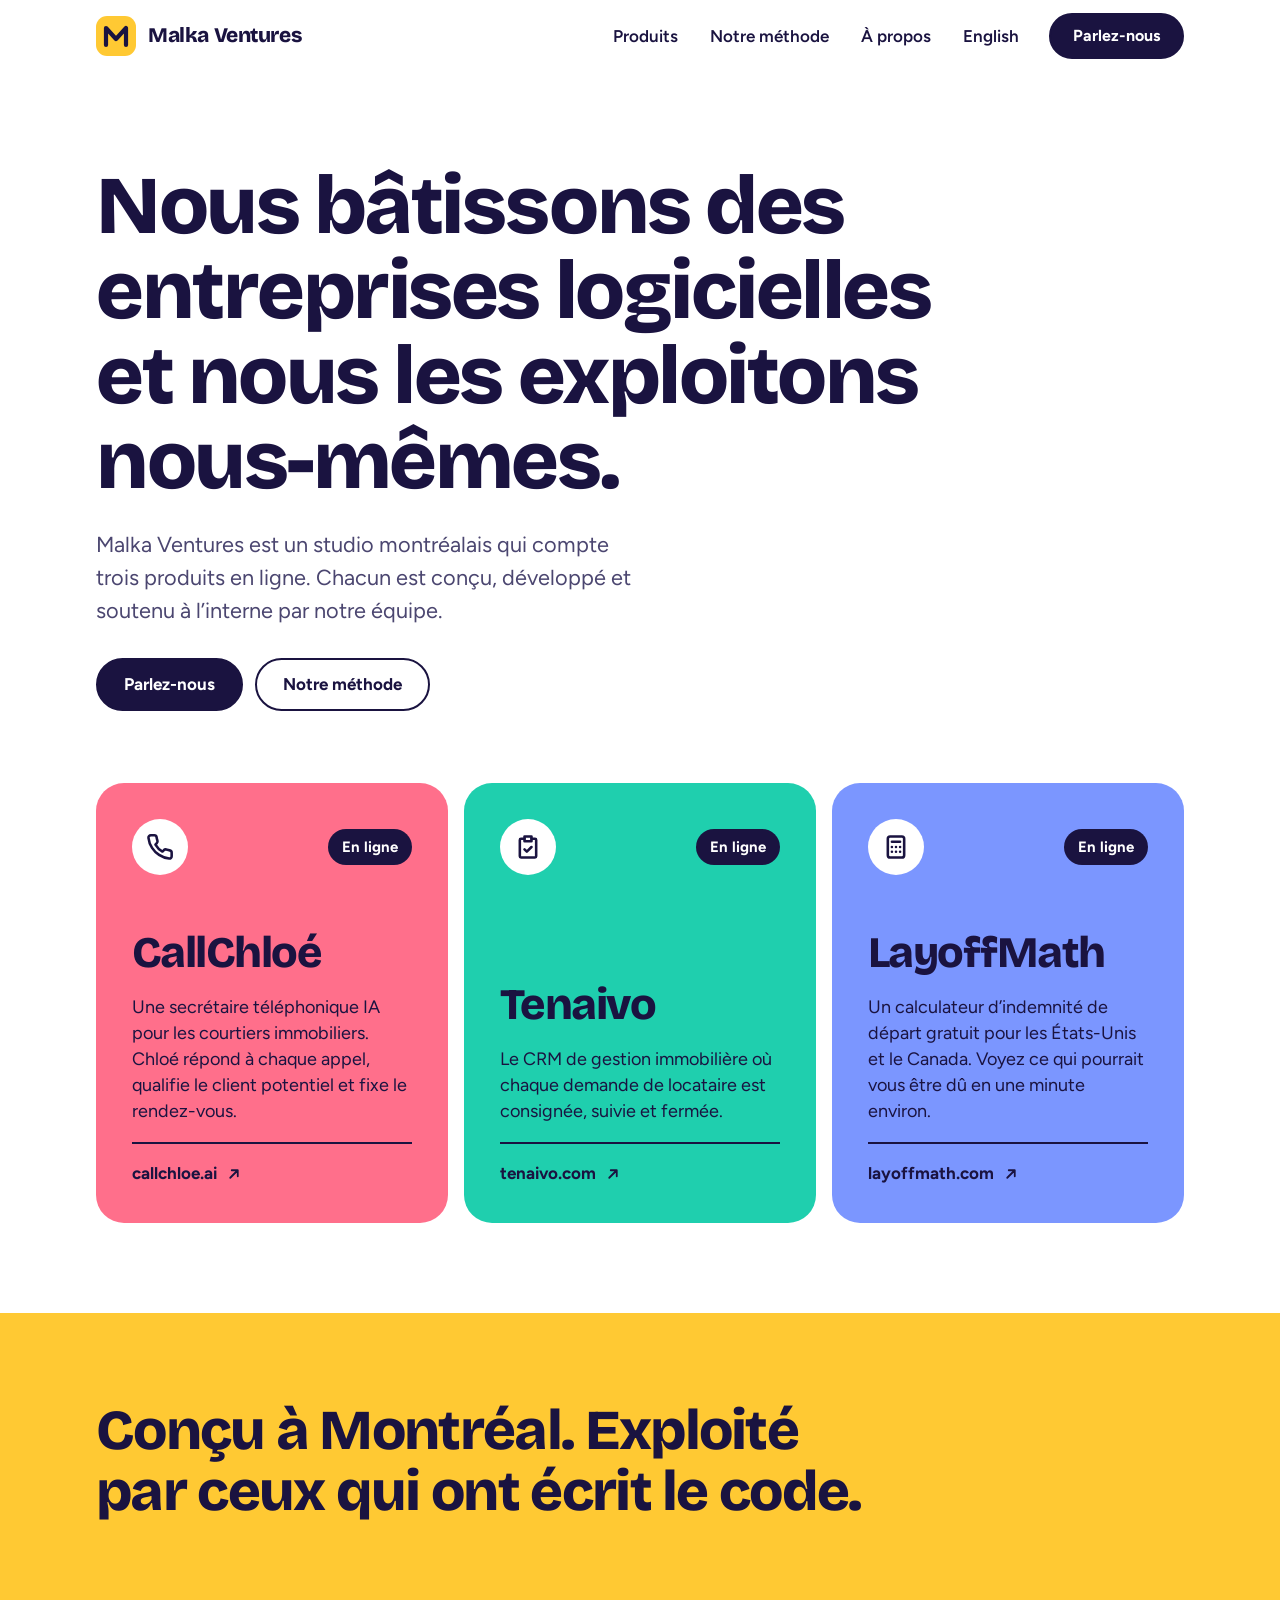
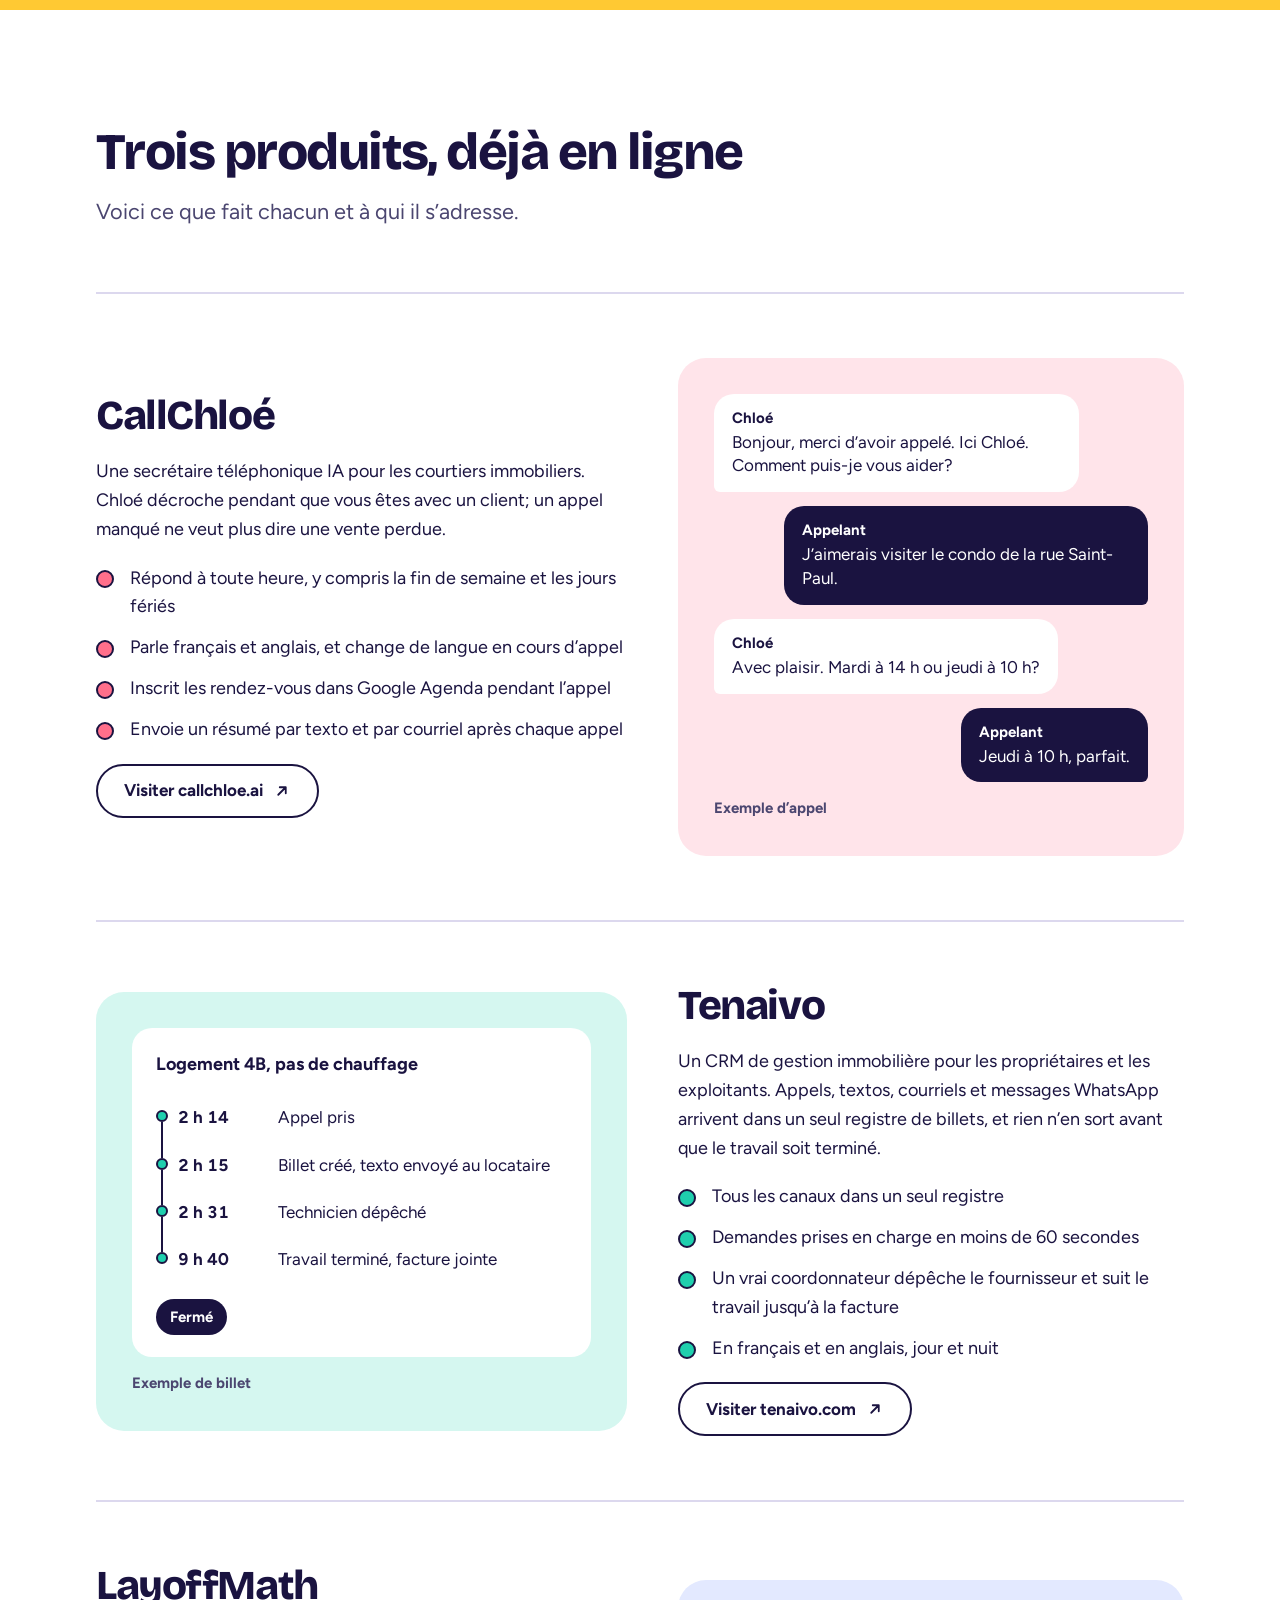
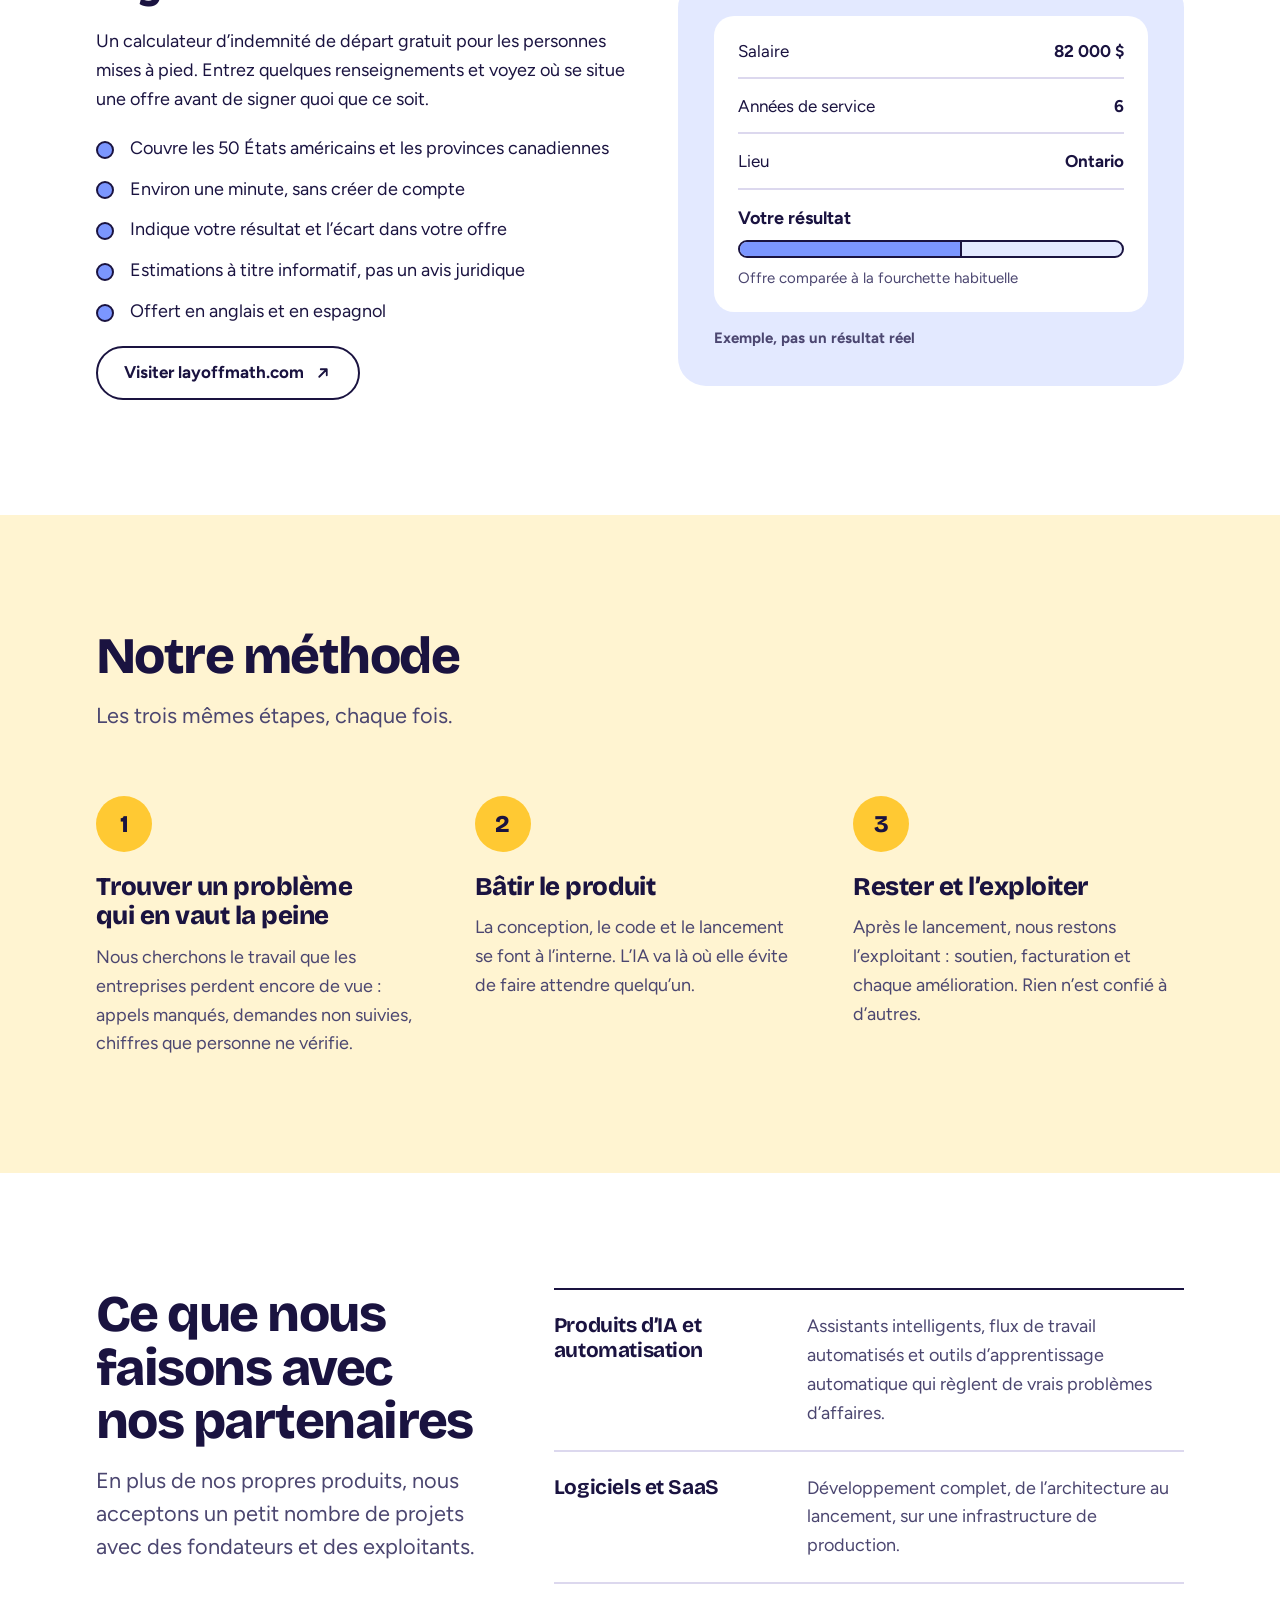
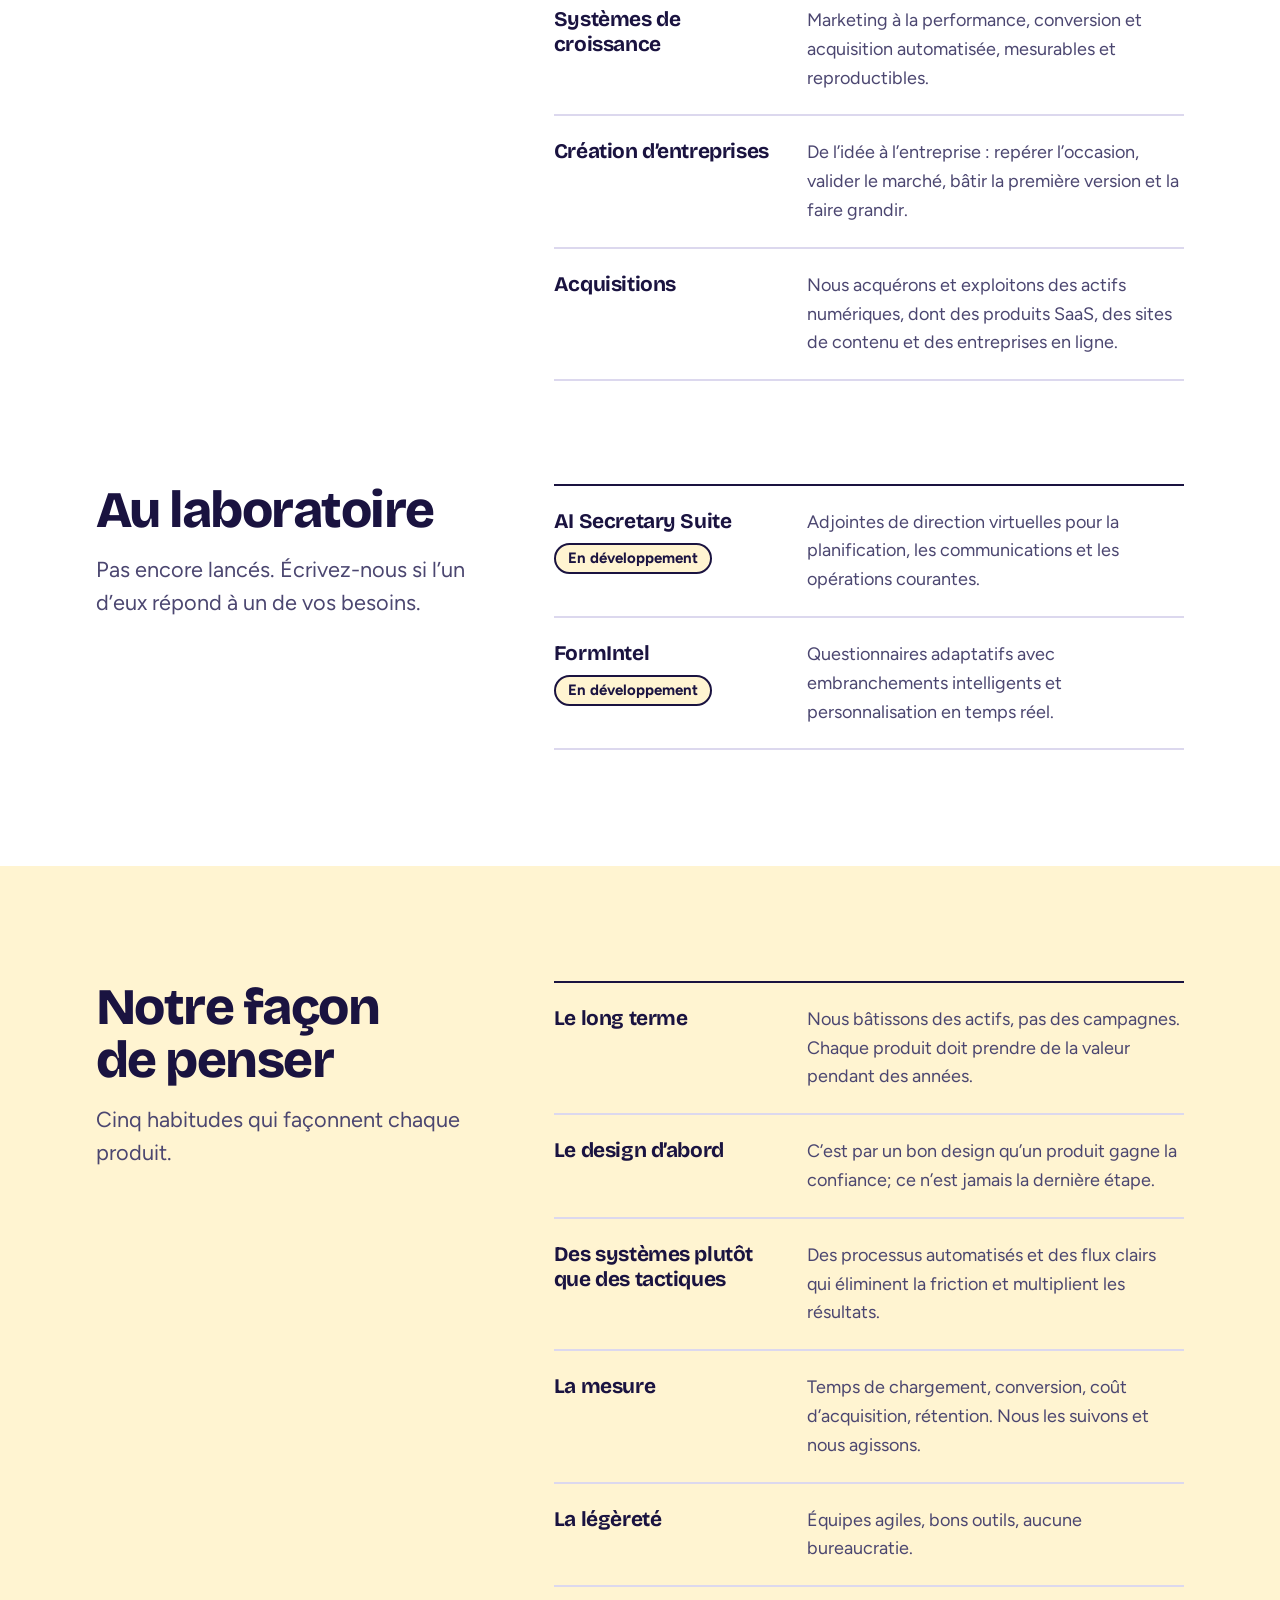
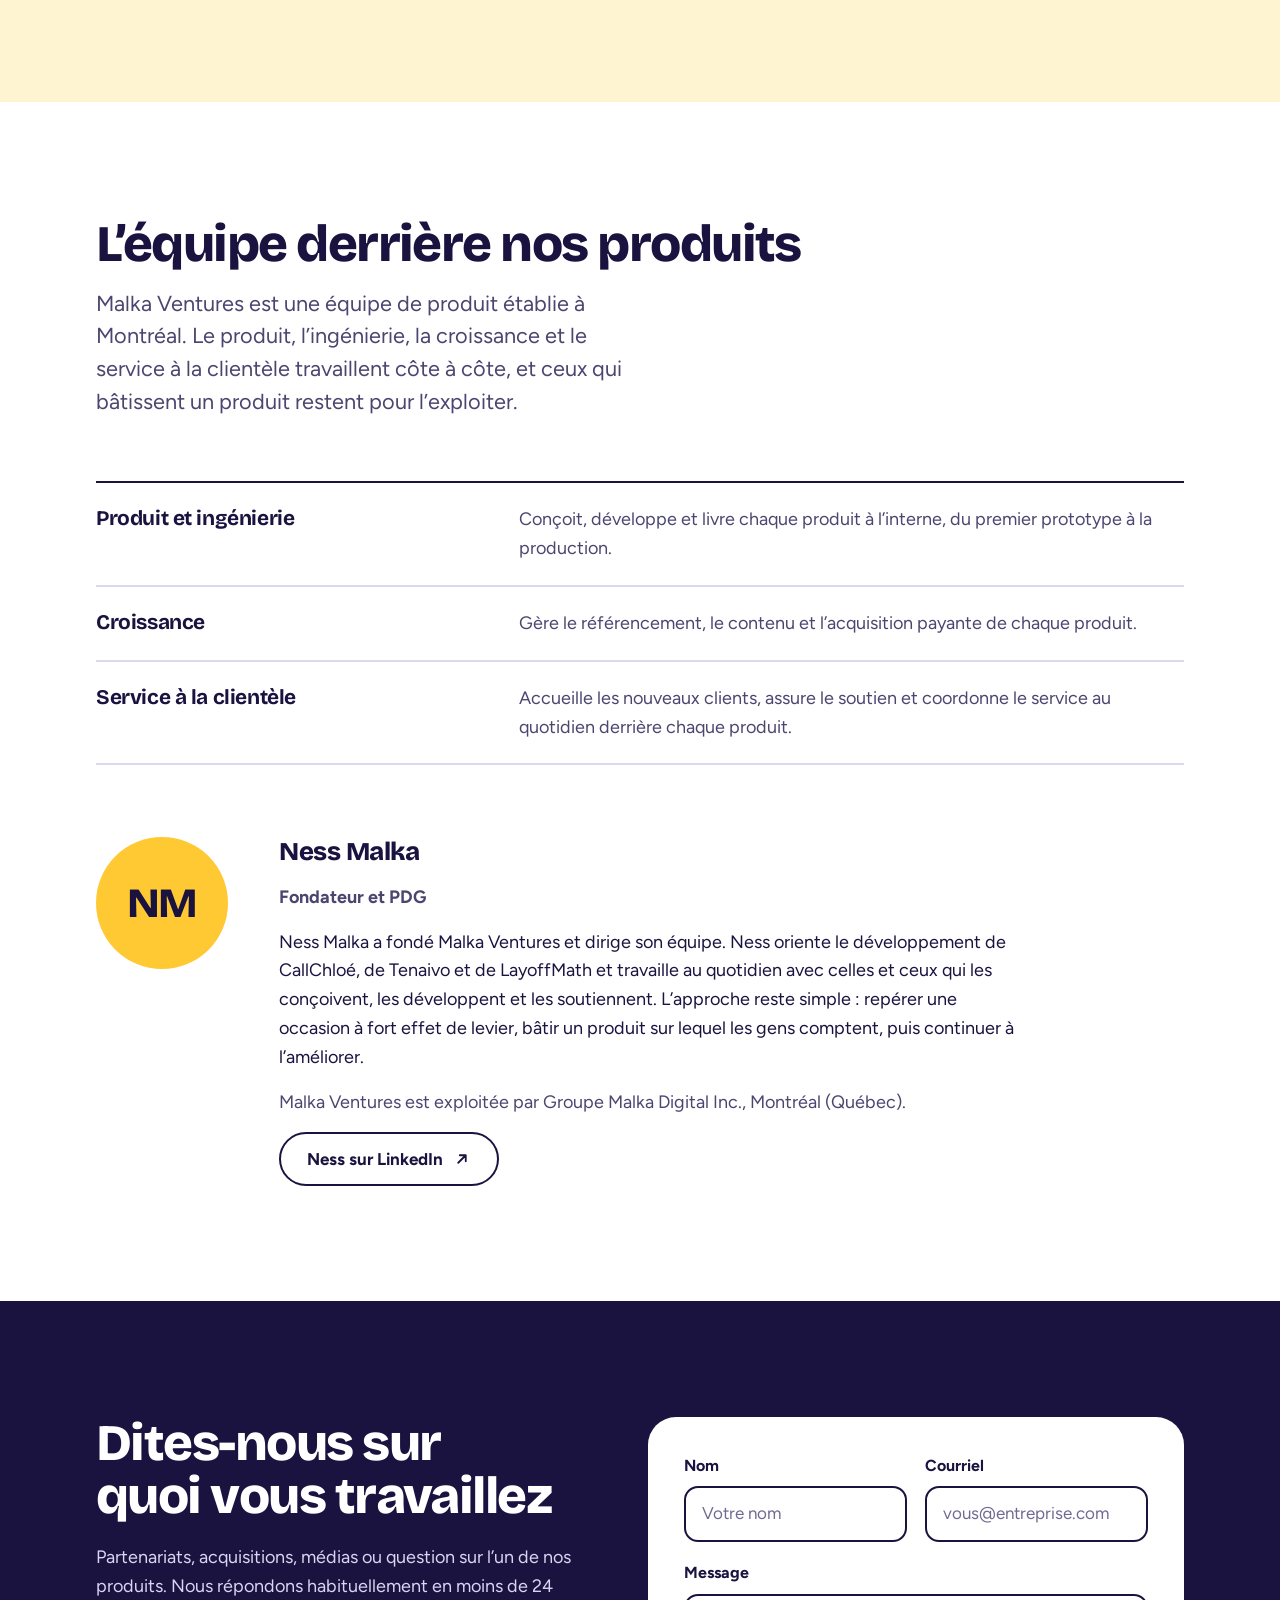
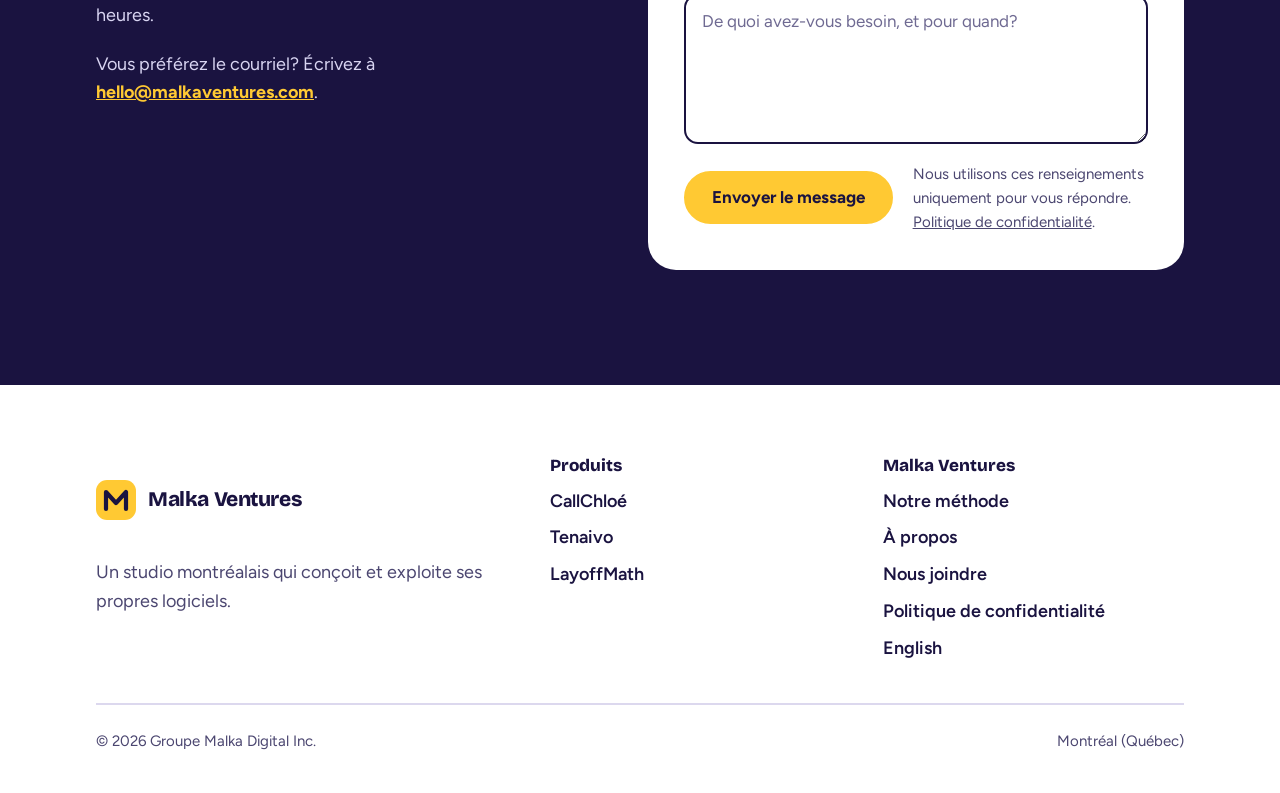
==== commit 9beee59c: "About section: present the team, not only the founder - Section retitled "The team behind it" with a" ====
--- a/fr/index.html
+++ b/fr/index.html
@@ -57,7 +57,7 @@
   "founder": {
     "@type": "Person",
     "name": "Ness Malka",
-    "jobTitle": "Fondateur et exploitant",
+    "jobTitle": "Fondateur et PDG",
     "sameAs": [
       "https://www.linkedin.com/in/nessim-malka-2589b8323/"
     ]
@@ -161,7 +161,7 @@
   <div class="wrap">
     <div class="hero-head">
       <h1 id="hero-h">Nous bâtissons des entreprises logicielles et nous les exploitons nous-mêmes.</h1>
-      <p class="lede">Malka Ventures est un studio montréalais qui compte trois produits en ligne. Chacun est conçu, développé et soutenu par la même petite équipe.</p>
+      <p class="lede">Malka Ventures est un studio montréalais qui compte trois produits en ligne. Chacun est conçu, développé et soutenu à l’interne par notre équipe.</p>
       <div class="hero-actions">
         <a class="btn btn-ink" href="#contact">Parlez-nous</a>
         <a class="btn btn-line" href="#process">Notre méthode</a>
@@ -331,20 +331,28 @@
       <div class="row"><dt>Le design d’abord</dt><dd>C’est par un bon design qu’un produit gagne la confiance; ce n’est jamais la dernière étape.</dd></div>
       <div class="row"><dt>Des systèmes plutôt que des tactiques</dt><dd>Des processus automatisés et des flux clairs qui éliminent la friction et multiplient les résultats.</dd></div>
       <div class="row"><dt>La mesure</dt><dd>Temps de chargement, conversion, coût d’acquisition, rétention. Nous les suivons et nous agissons.</dd></div>
-      <div class="row"><dt>La légèreté</dt><dd>Petite équipe, bons outils, aucune bureaucratie.</dd></div>
+      <div class="row"><dt>La légèreté</dt><dd>Équipes agiles, bons outils, aucune bureaucratie.</dd></div>
     </dl>
   </div>
 </section>
 
 <section class="section" id="about" aria-labelledby="about-h">
   <div class="wrap">
-    <div class="section-head"><h2 id="about-h">Qui est derrière</h2></div>
+    <div class="section-head">
+      <h2 id="about-h">L’équipe derrière nos produits</h2>
+      <p class="lede">Malka Ventures est une équipe de produit établie à Montréal. Le produit, l’ingénierie, la croissance et le service à la clientèle travaillent côte à côte, et ceux qui bâtissent un produit restent pour l’exploiter.</p>
+    </div>
+    <dl class="rows team">
+      <div class="row"><dt>Produit et ingénierie</dt><dd>Conçoit, développe et livre chaque produit à l’interne, du premier prototype à la production.</dd></div>
+      <div class="row"><dt>Croissance</dt><dd>Gère le référencement, le contenu et l’acquisition payante de chaque produit.</dd></div>
+      <div class="row"><dt>Service à la clientèle</dt><dd>Accueille les nouveaux clients, assure le soutien et coordonne le service au quotidien derrière chaque produit.</dd></div>
+    </dl>
     <div class="founder">
       <div class="avatar" aria-hidden="true">NM</div>
       <div class="founder-copy">
         <h3>Ness Malka</h3>
-        <p class="role">Fondateur et exploitant</p>
-        <p>Ness Malka bâtit et exploite des produits au croisement de l’IA, du logiciel et des entreprises numériques. Ness a fondé Malka Ventures pour créer et exploiter des entreprises technologiques selon une approche simple : repérer une occasion à fort effet de levier, bâtir un produit sur lequel les gens comptent, puis continuer à l’améliorer.</p>
+        <p class="role">Fondateur et PDG</p>
+        <p>Ness Malka a fondé Malka Ventures et dirige son équipe. Ness oriente le développement de CallChloé, de Tenaivo et de LayoffMath et travaille au quotidien avec celles et ceux qui les conçoivent, les développent et les soutiennent. L’approche reste simple : repérer une occasion à fort effet de levier, bâtir un produit sur lequel les gens comptent, puis continuer à l’améliorer.</p>
         <p class="muted">Malka Ventures est exploitée par Groupe Malka Digital Inc., Montréal (Québec).</p>
         <a class="btn btn-line" href="https://www.linkedin.com/in/nessim-malka-2589b8323/" target="_blank" rel="noopener">Ness sur LinkedIn <svg viewBox="0 0 24 24" aria-hidden="true" focusable="false" fill="none" stroke="currentColor" stroke-width="2.4" stroke-linecap="round" stroke-linejoin="round"><path d="M7 17 17 7M9 7h8v8"/></svg><span class="sr-only"> (s'ouvre dans un nouvel onglet)</span></a>
       </div>
--- a/assets/styles.css
+++ b/assets/styles.css
@@ -256,6 +256,7 @@
 .lab { margin-top: clamp(56px, 8vw, 104px); }
 
 /* About */
+.team { margin-bottom: clamp(40px, 6vw, 72px); }
 .founder { display: grid; gap: clamp(24px, 4vw, 56px); align-items: start; }
 @media (min-width: 760px) { .founder { grid-template-columns: auto 1fr; } }
 .avatar { width: 132px; height: 132px; border-radius: 50%; background: var(--sun); display: grid; place-items: center; font: 800 2.6rem/1 var(--display); letter-spacing: -0.04em; }
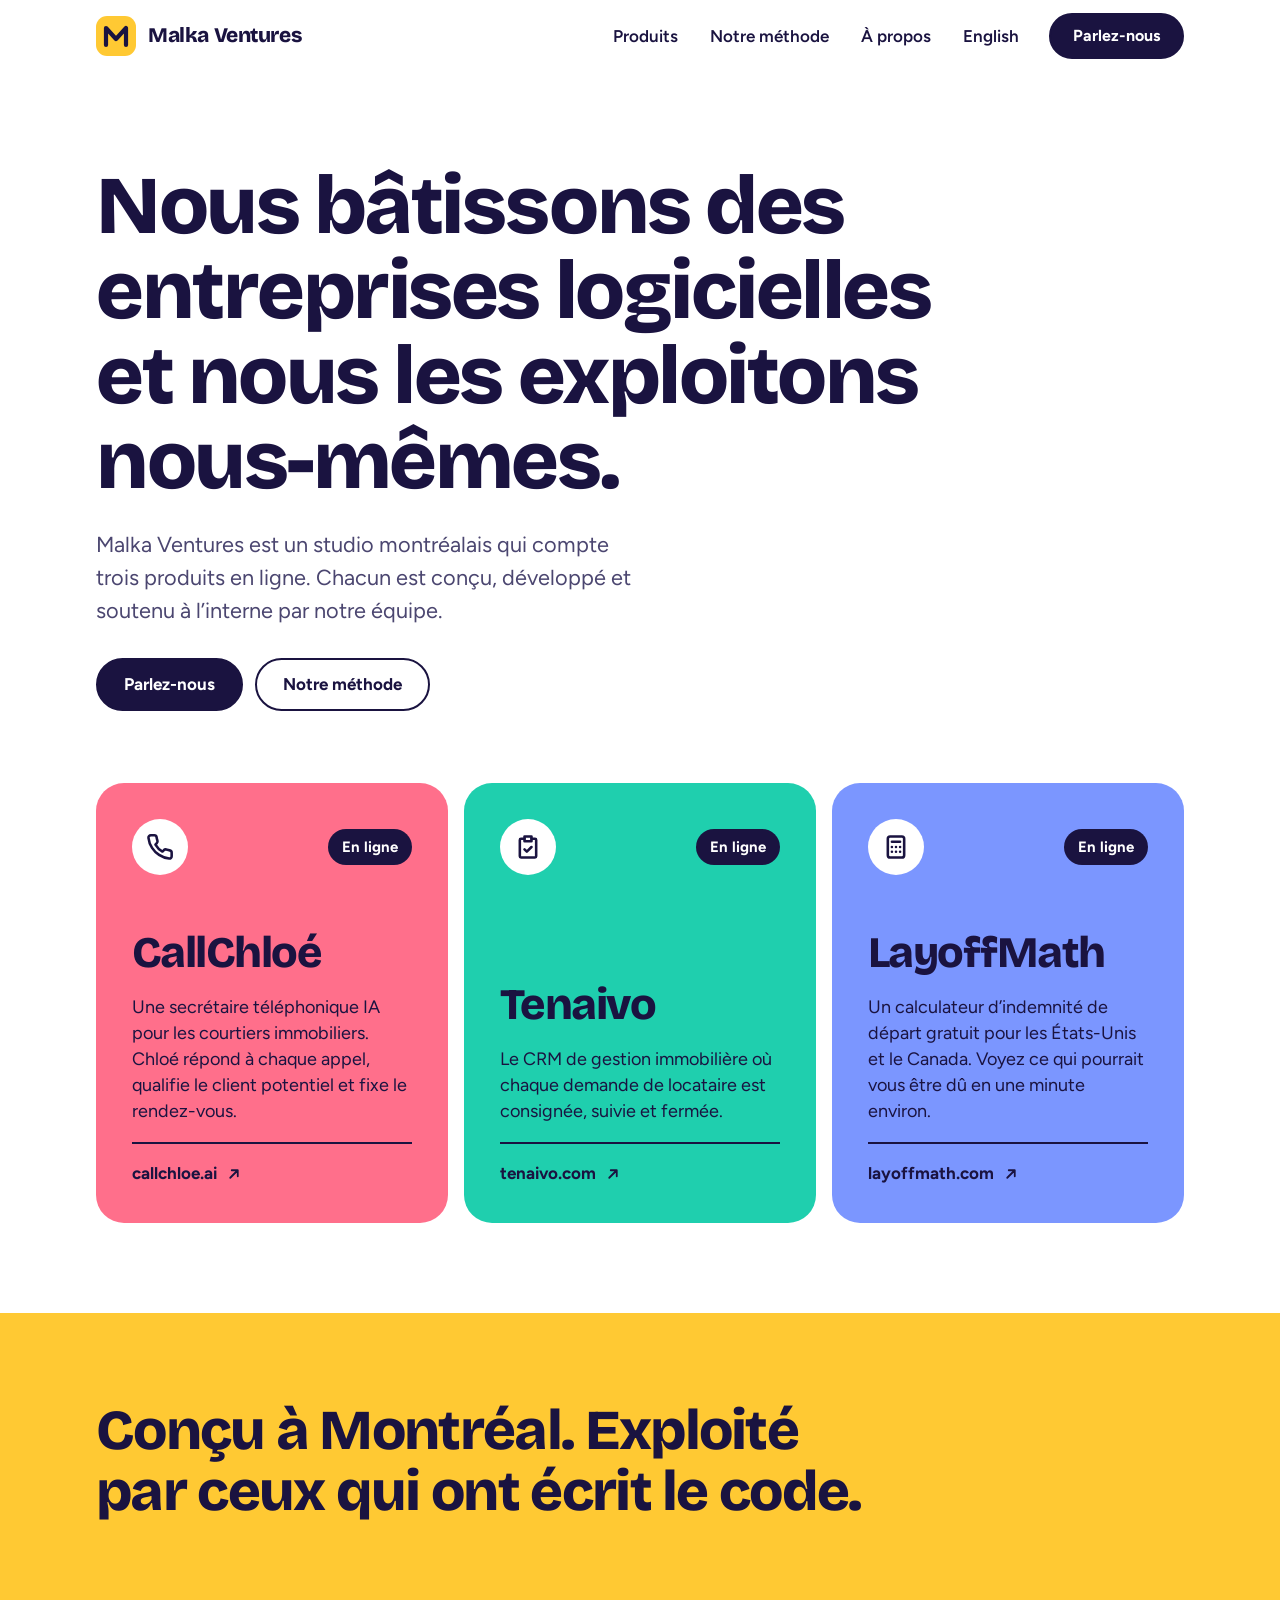
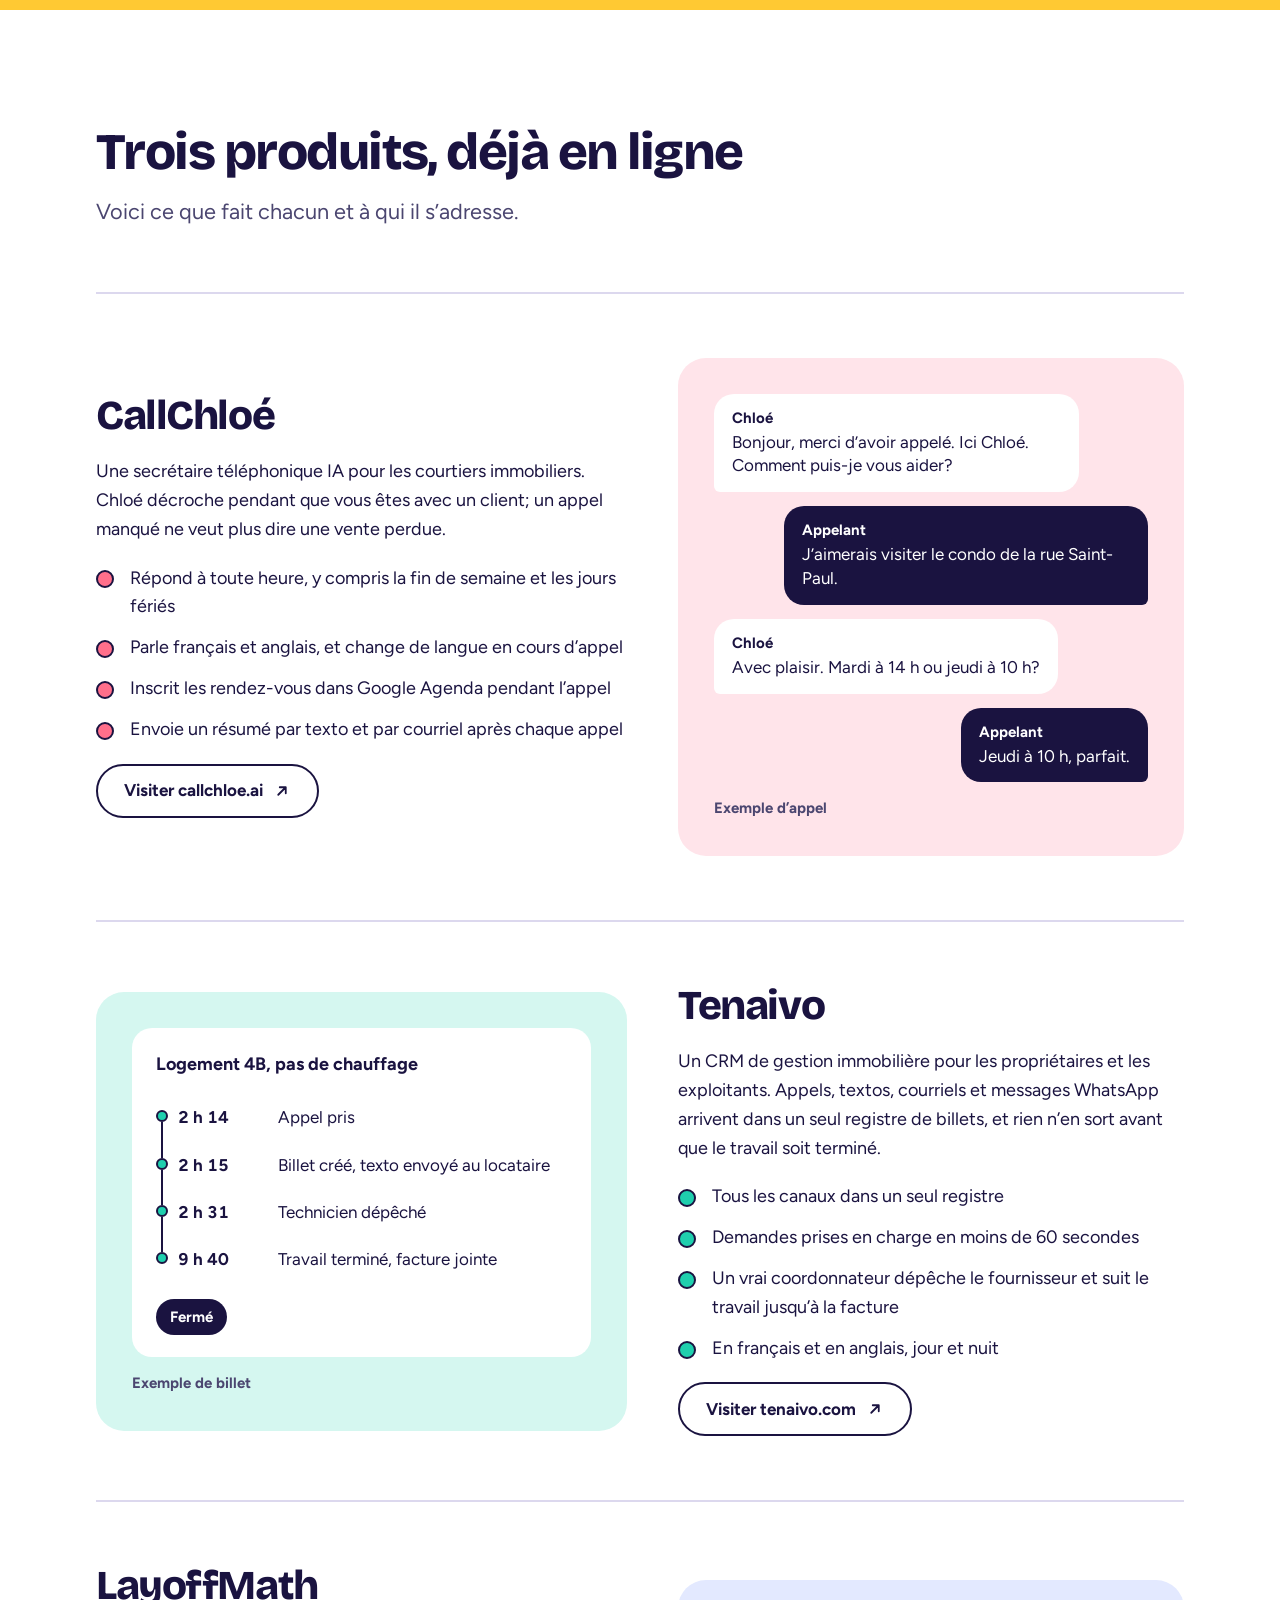
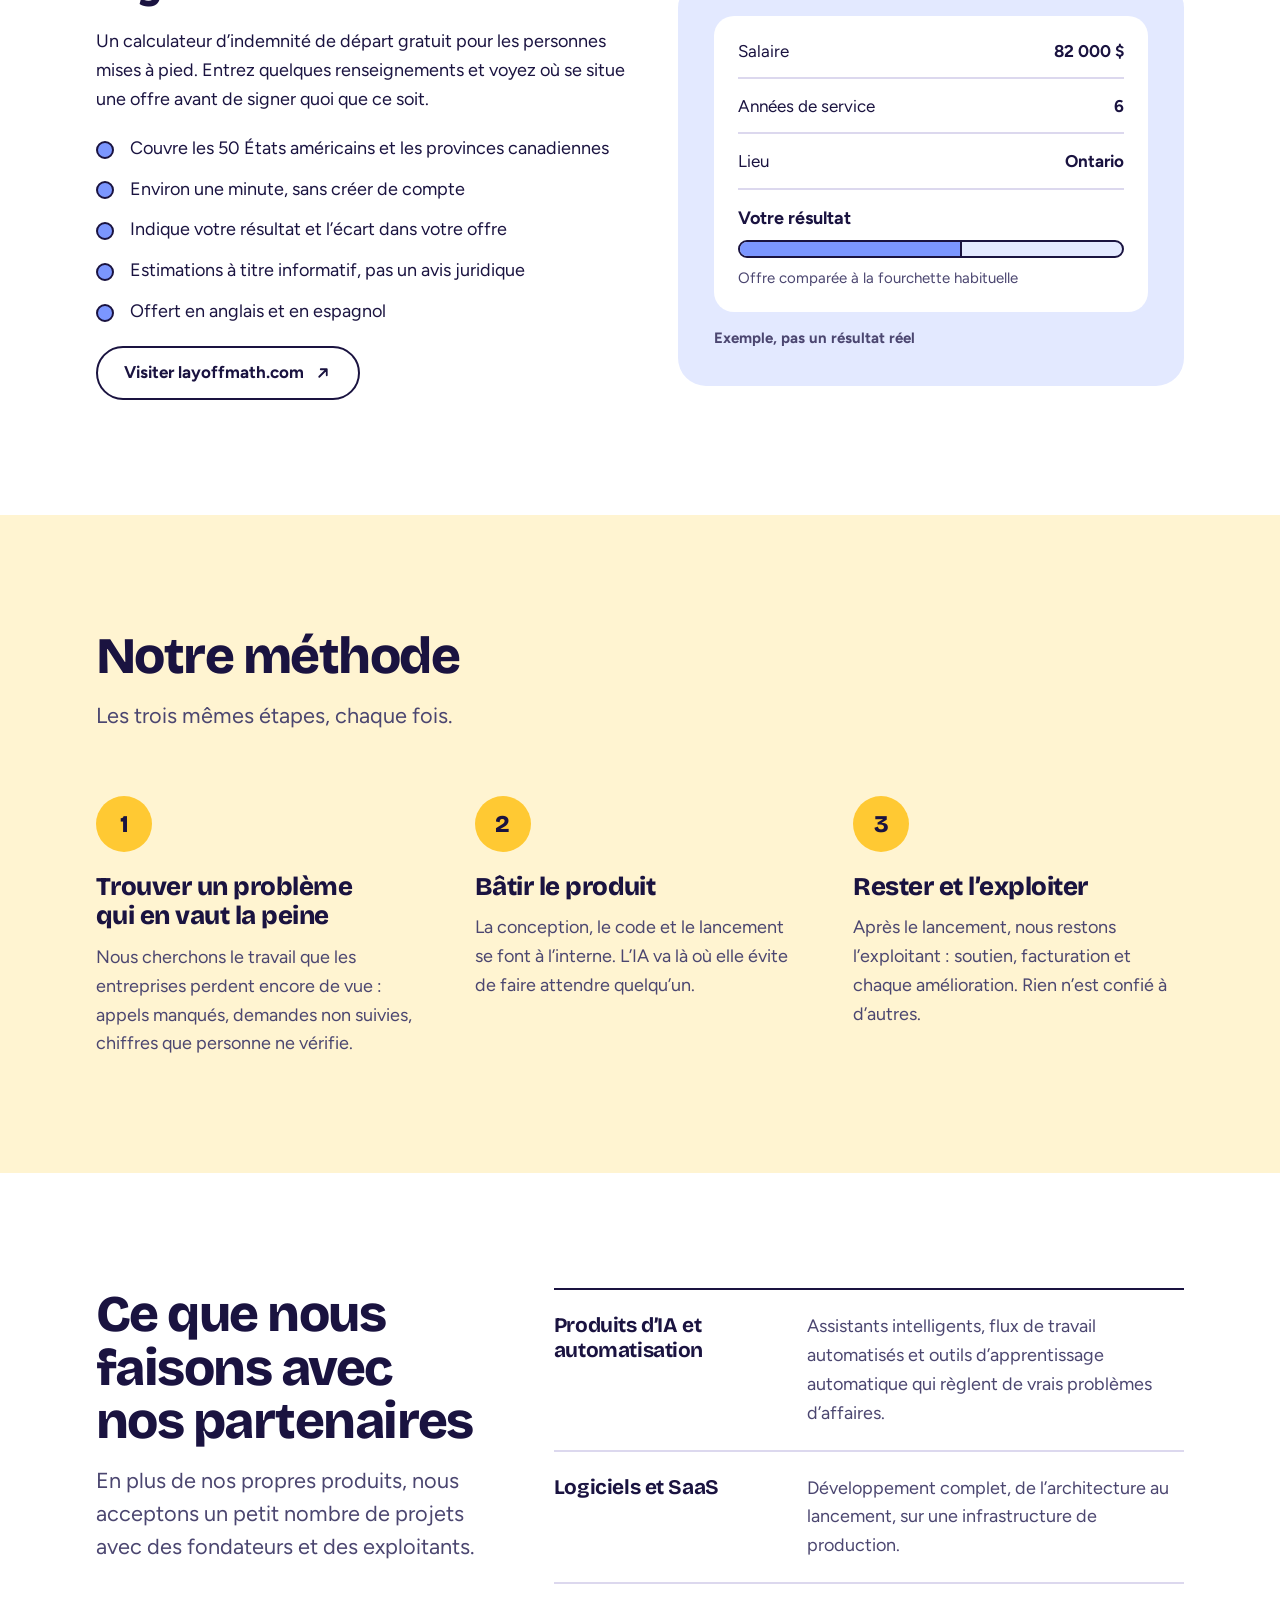
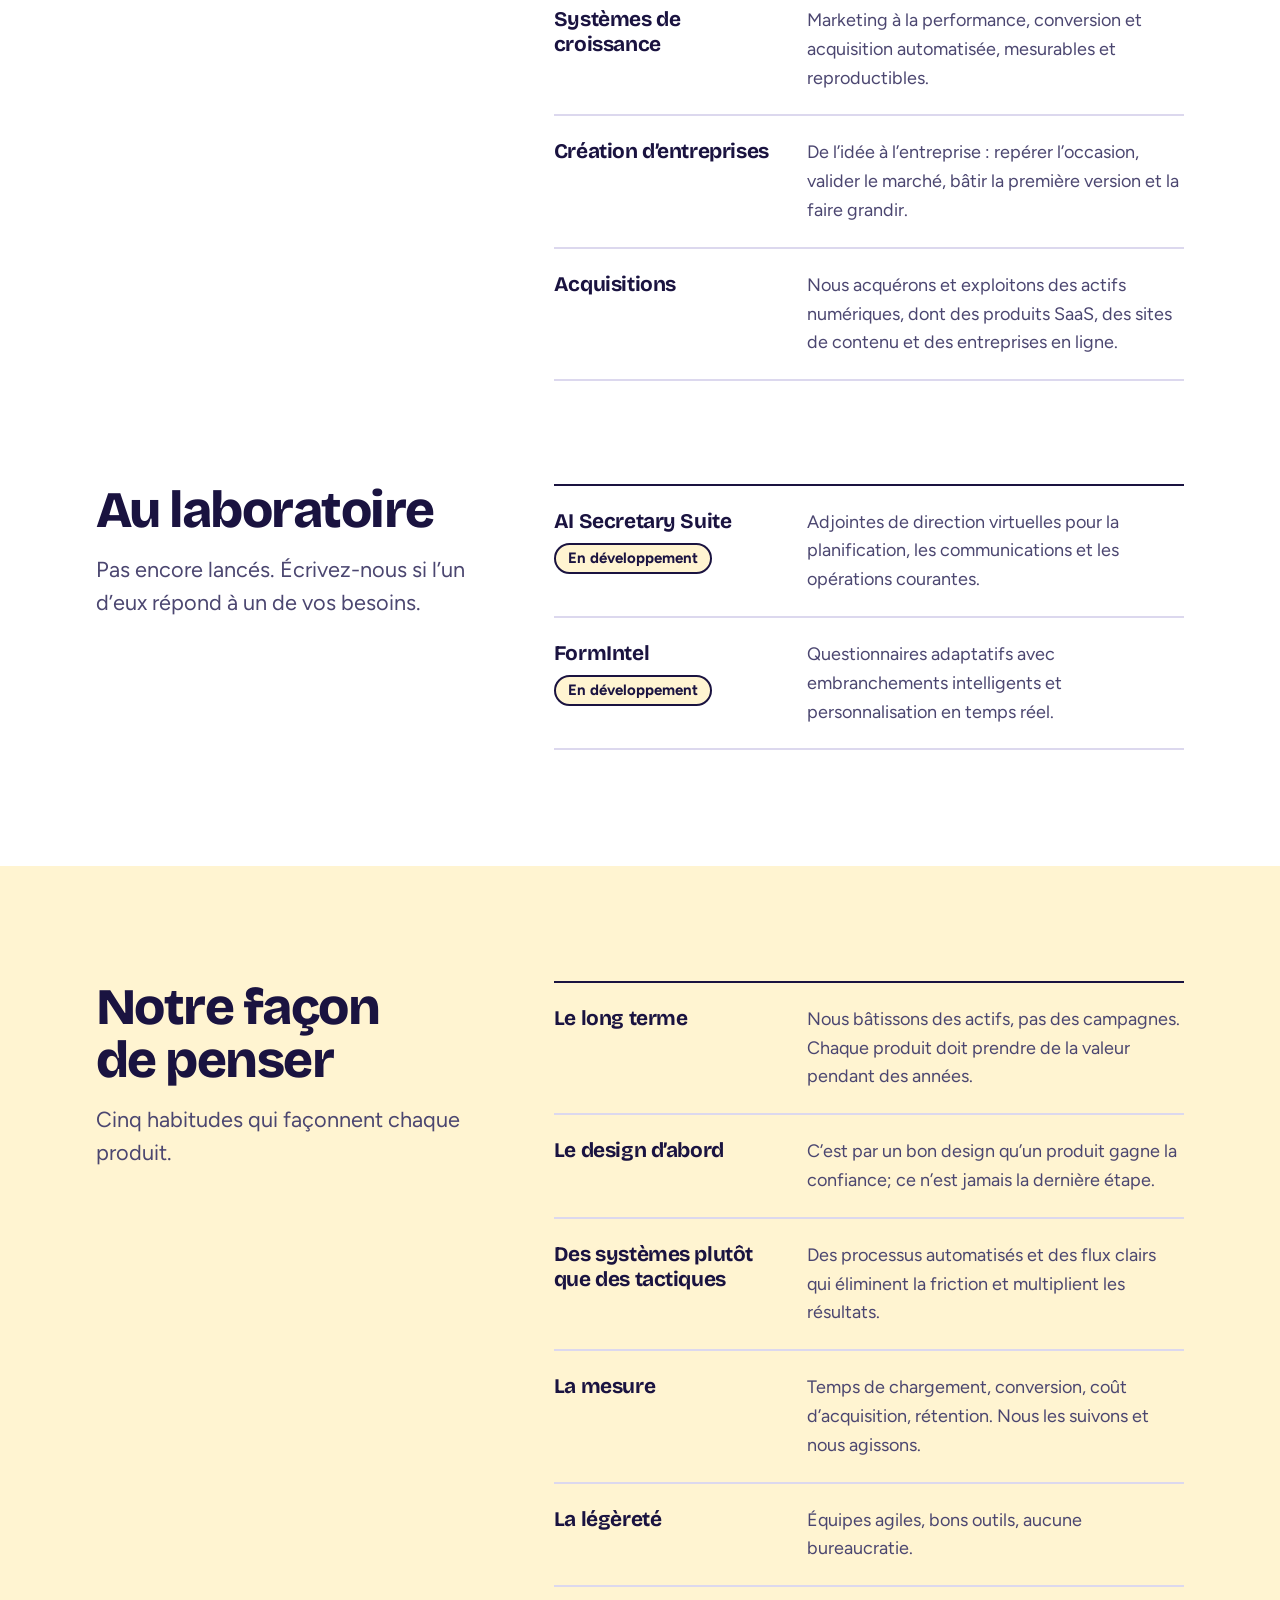
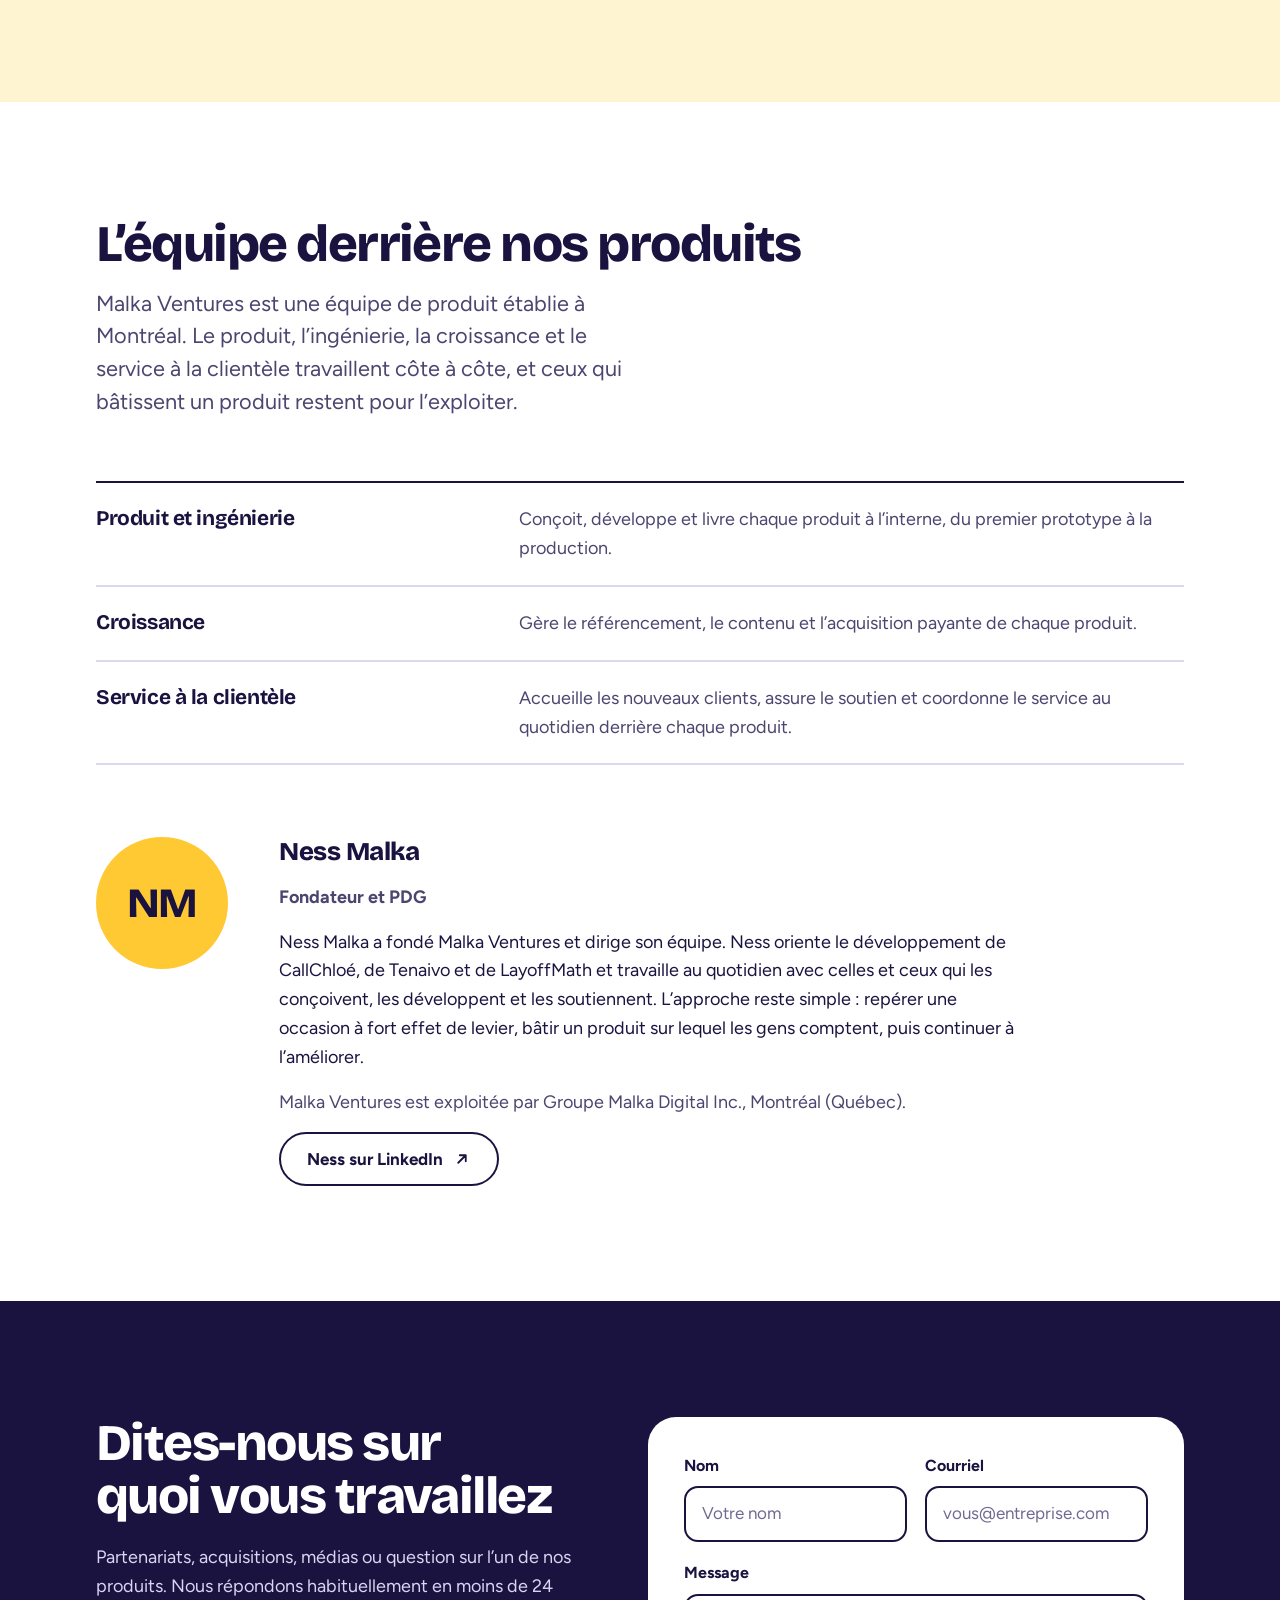
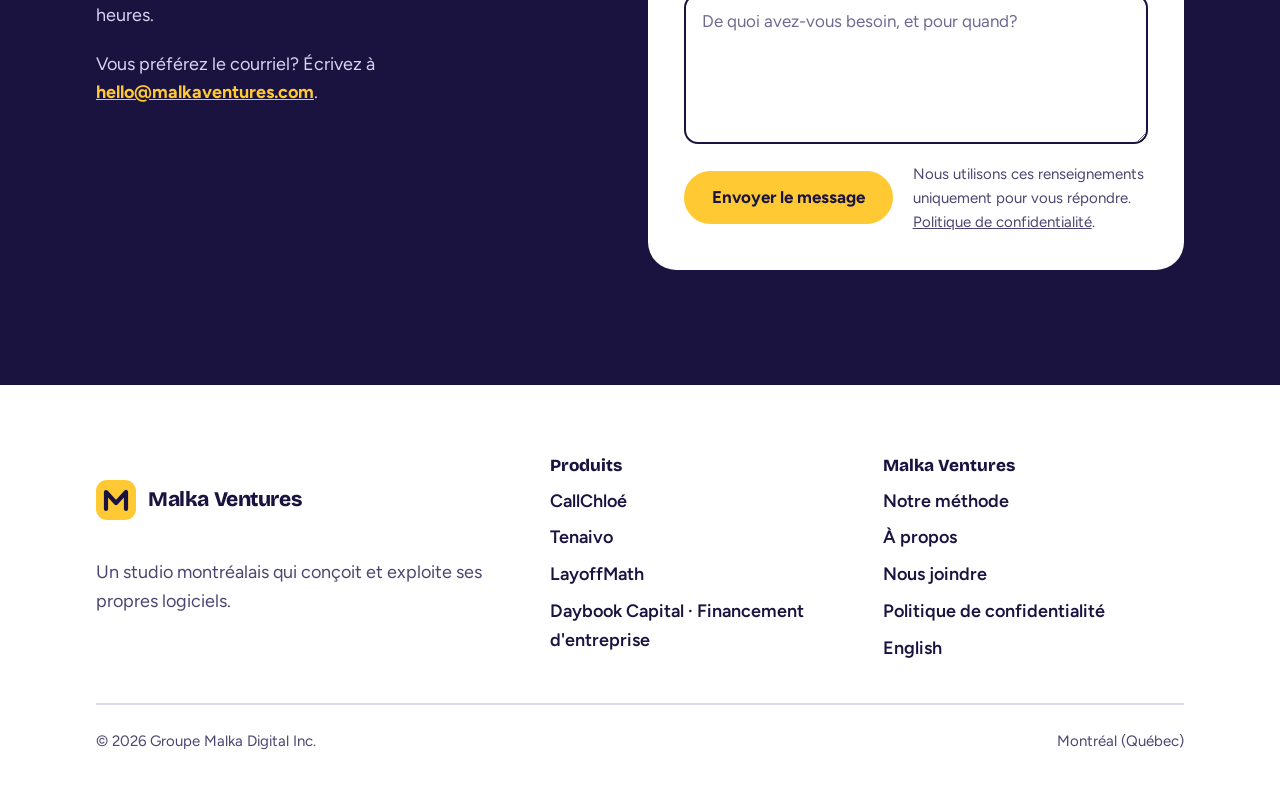
==== commit 0fbc0e0d: "Footer: add Daybook Capital to products (EN/FR) Co-Authored-By: Claude Opus 5.5 <noreply@anthropic.c" ====
--- a/fr/index.html
+++ b/fr/index.html
@@ -401,6 +401,7 @@
           <li><a href="https://callchloe.ai" target="_blank" rel="noopener">CallChloé<span class="sr-only"> (s'ouvre dans un nouvel onglet)</span></a></li>
           <li><a href="https://tenaivo.com" target="_blank" rel="noopener">Tenaivo<span class="sr-only"> (s'ouvre dans un nouvel onglet)</span></a></li>
           <li><a href="https://layoffmath.com" target="_blank" rel="noopener">LayoffMath<span class="sr-only"> (s'ouvre dans un nouvel onglet)</span></a></li>
+          <li><a href="https://www.daybookcapital.com" target="_blank" rel="noopener">Daybook Capital · Financement d'entreprise<span class="sr-only"> (s'ouvre dans un nouvel onglet)</span></a></li>
         </ul>
       </nav>
       <nav aria-label="Pied de page">
